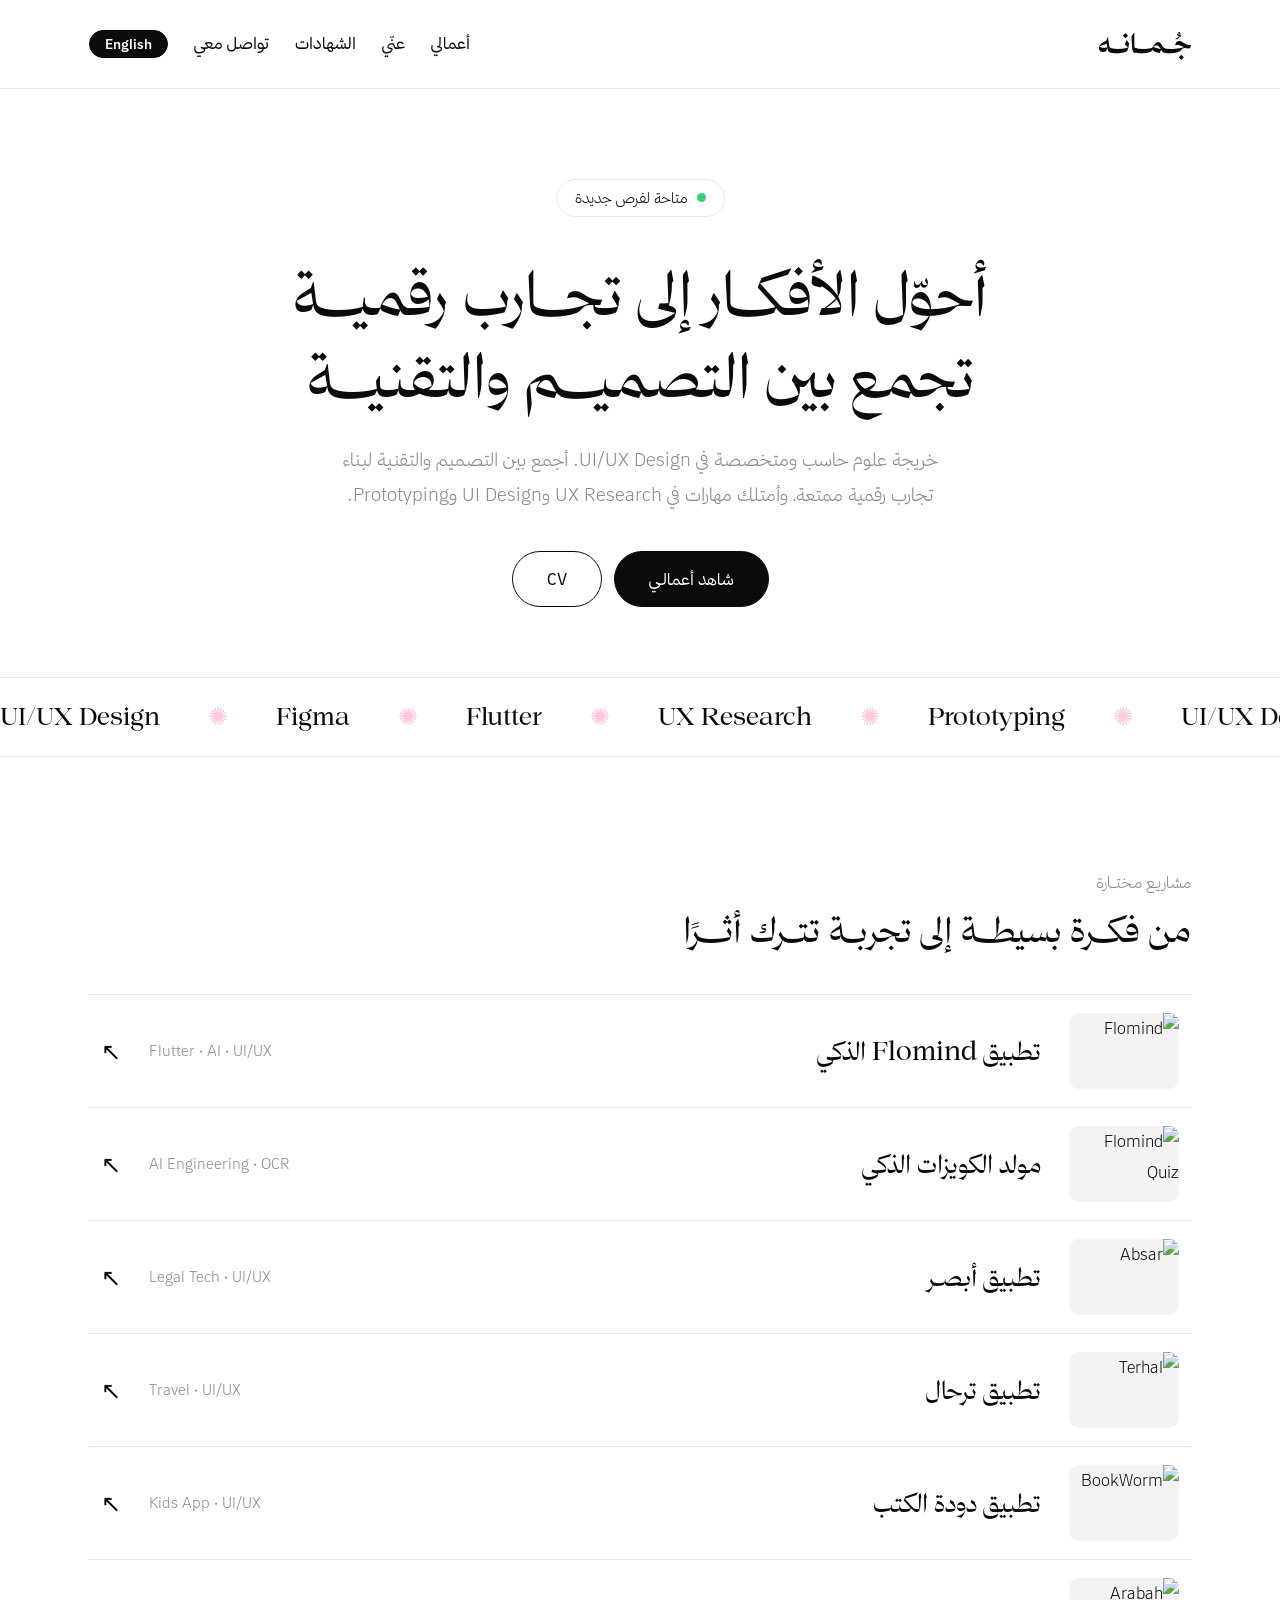
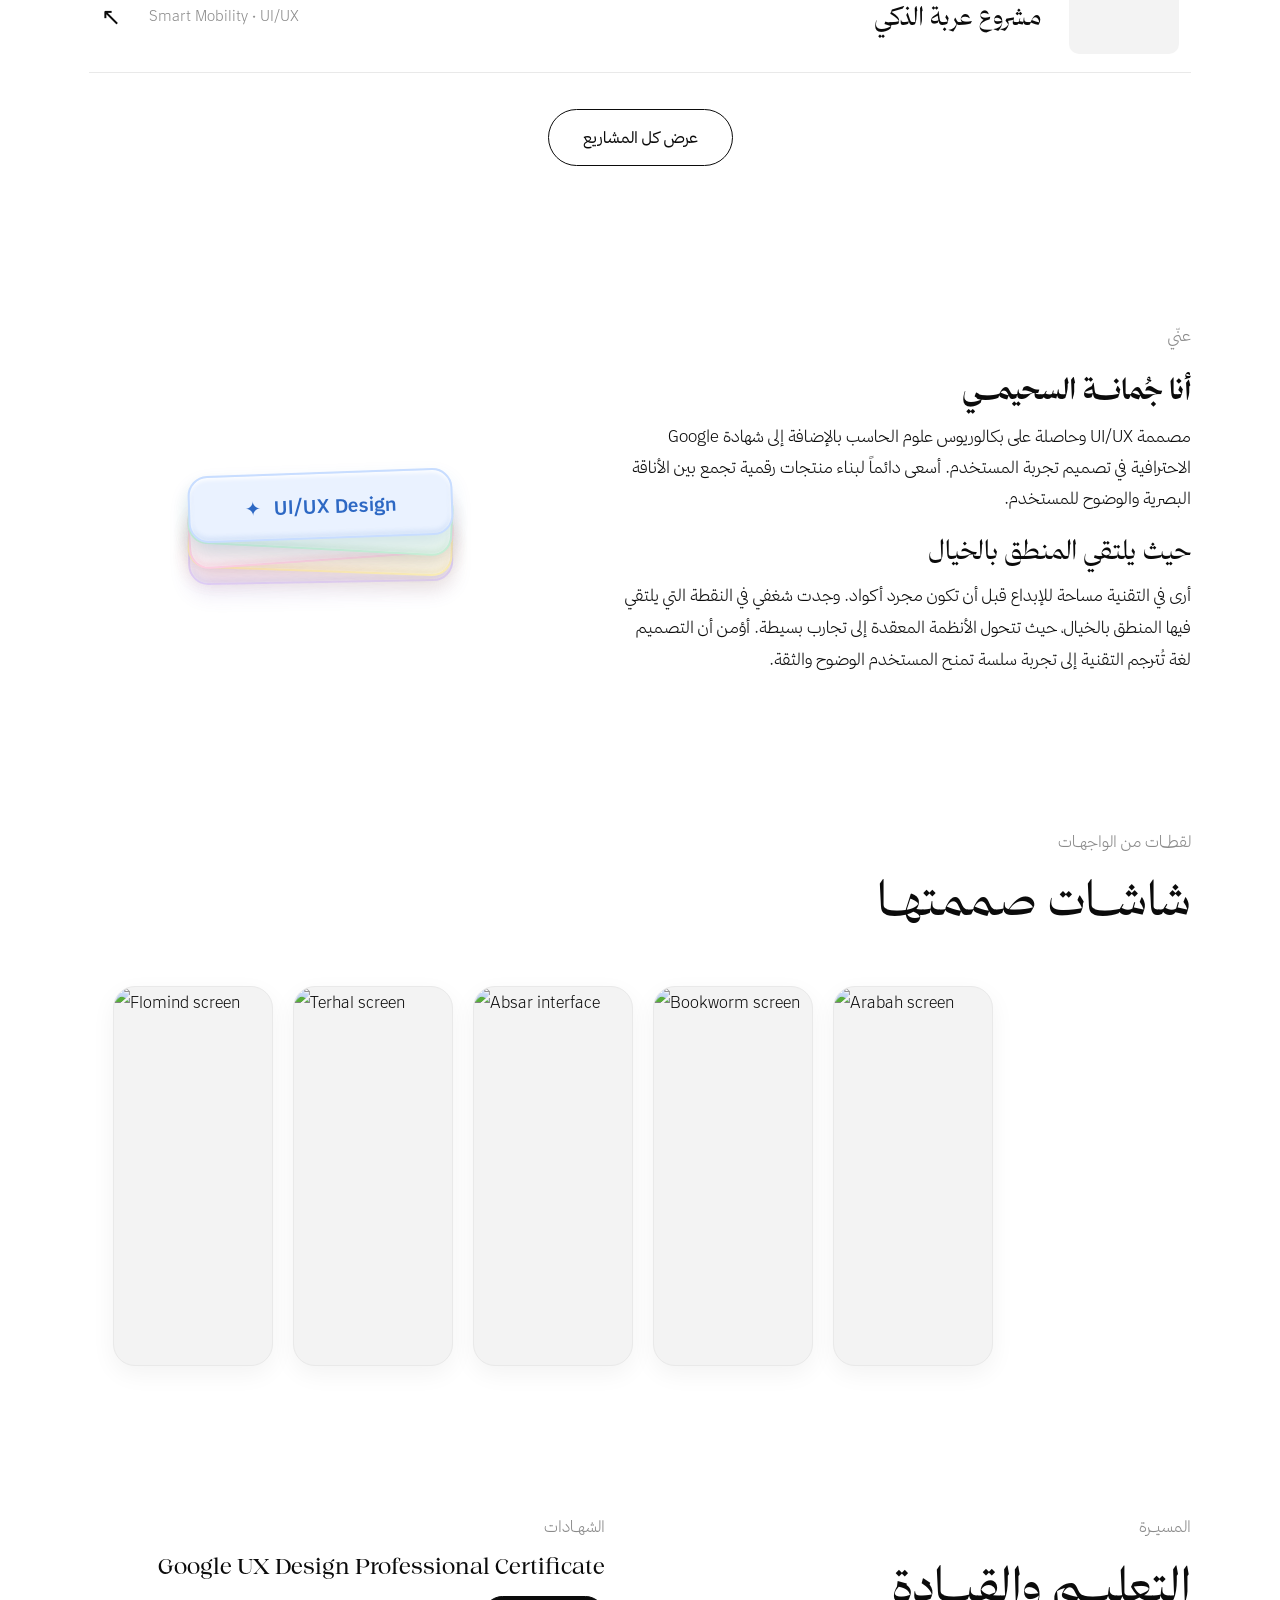
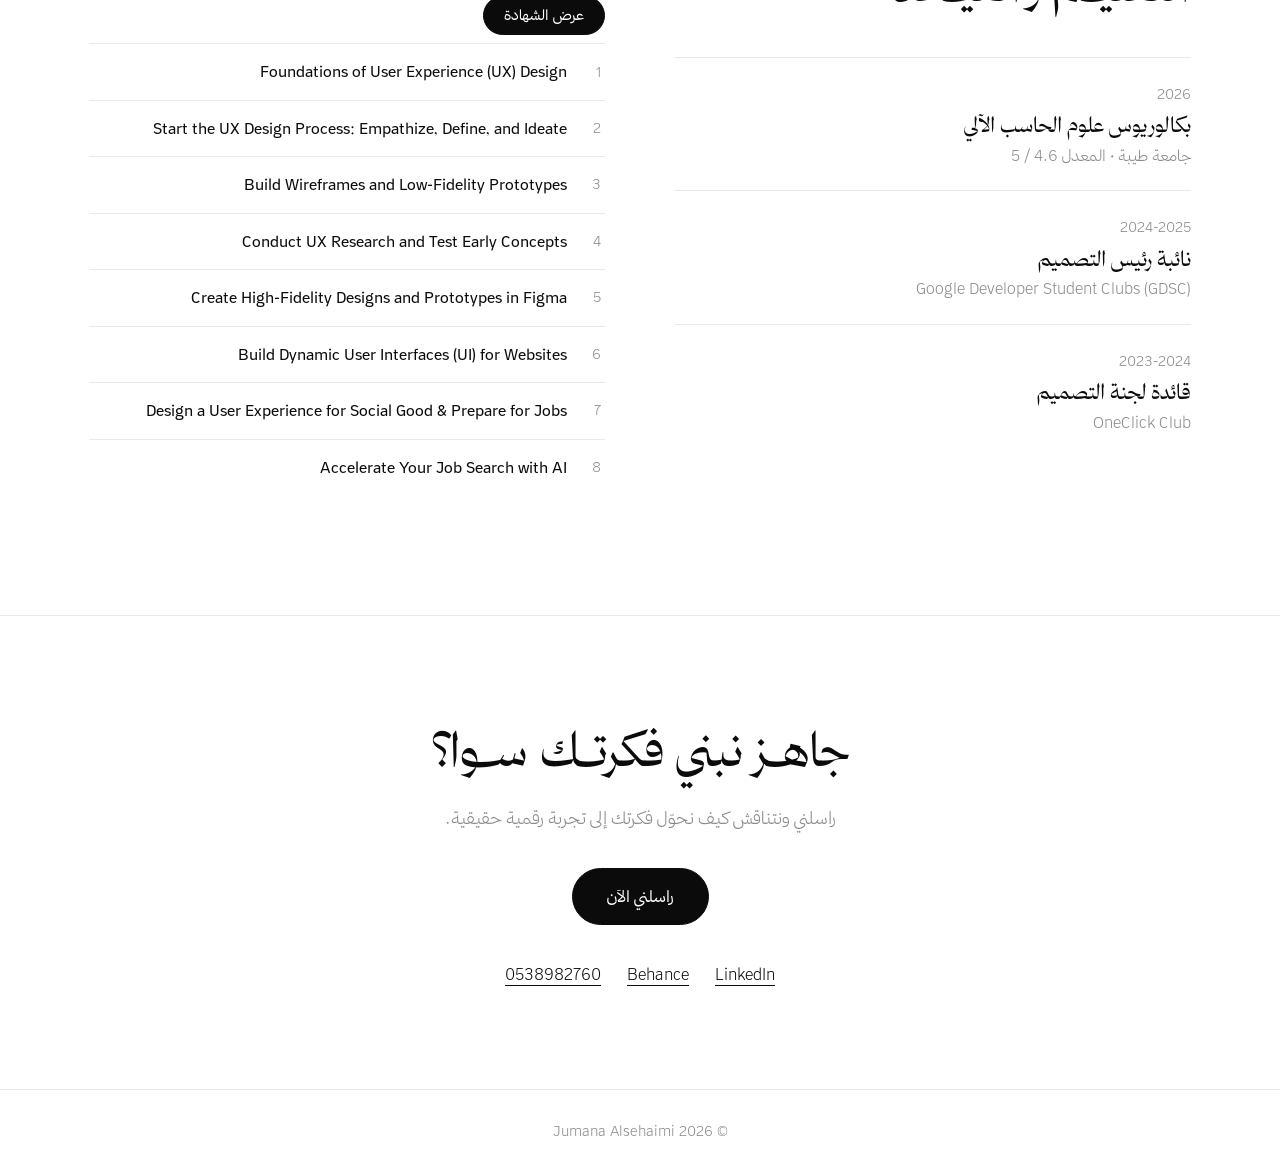
==== index.html @ 842e0852 "Update print statement from 'Hello' to 'Goodbye'" ====
<!DOCTYPE html>
<html lang="ar" dir="rtl">

<head>
    <meta charset="UTF-8">
    <meta name="viewport" content="width=device-width, initial-scale=1.0">
    <title>جمانة محمد | UI/UX Designer</title>

    <!-- التحميل المسبق لخطوط ثمانية فقط لمنع الوميض والخطوط المؤقتة -->
    <link rel="preload" href="font/thmanyahserifdisplay-Regular.otf" as="font" type="font/otf" crossorigin>
    <link rel="preload" href="font/thmanyahserifdisplay-Bold.otf" as="font" type="font/otf" crossorigin>
    <link rel="preload" href="font/thmanyahsans-Regular.otf" as="font" type="font/otf" crossorigin>
    <link rel="preload" href="font/thmanyahsans-Bold.otf" as="font" type="font/otf" crossorigin>

    <style>
        /* ===== خطوط ثمانية فقط ===== */
        @font-face {
            font-family: 'Thmanyah Serif Display';
            src: url('font/thmanyahserifdisplay-Regular.otf') format('opentype');
            font-weight: 400;
            font-display: block;
        }

        @font-face {
            font-family: 'Thmanyah Serif Display';
            src: url('font/thmanyahserifdisplay-Medium.otf') format('opentype');
            font-weight: 500;
            font-display: block;
        }

        @font-face {
            font-family: 'Thmanyah Serif Display';
            src: url('font/thmanyahserifdisplay-Bold.otf') format('opentype');
            font-weight: 700;
            font-display: block;
        }

        @font-face {
            font-family: 'Thmanyah Sans';
            src: url('font/thmanyahsans-Light.otf') format('opentype');
            font-weight: 300;
            font-display: block;
        }

        @font-face {
            font-family: 'Thmanyah Sans';
            src: url('font/thmanyahsans-Regular.otf') format('opentype');
            font-weight: 400;
            font-display: block;
        }

        @font-face {
            font-family: 'Thmanyah Sans';
            src: url('font/thmanyahsans-Medium.otf') format('opentype');
            font-weight: 500;
            font-display: block;
        }

        @font-face {
            font-family: 'Thmanyah Sans';
            src: url('font/thmanyahsans-Bold.otf') format('opentype');
            font-weight: 700;
            font-display: block;
        }

        /* ===== المتغيرات الأساسية (خطوط ثمانية فقط) ===== */
        :root {
            --bg-main: #fff;
            --ink: #0b0b0b;
            --muted: #8a8a8a;
            --line: #e9e9e9;
            --pink: #FFC8DD;
            --green: #3CCB7F;
            --font-display: 'Thmanyah Serif Display';
            --font-heading: 'Thmanyah Serif Display';
            --font-body: 'Thmanyah Sans';
            --header-text: #0b0b0b;
            --pastel-pink: #FFC8DD;
            --arabah-main: #D4A373;
            --arabah-dark: #8D5B2F;
        }

        * {
            margin: 0;
            padding: 0;
            box-sizing: border-box;
            font-family: inherit;
        }

        html {
            scroll-behavior: smooth;
        }

        body {
            background: var(--bg-main);
            color: var(--ink);
            font-family: var(--font-body) !important;
            font-weight: 300;
            line-height: 1.9;
            overflow-x: hidden;
        }

        a {
            color: inherit;
        }

        :focus-visible {
            outline: 3px solid var(--ink);
            outline-offset: 3px;
        }

        /* حصر العناوين بخط ثمانية سيريف ديسبلاي */
        .logo,
        .hero h1,
        .h2,
        .work .h2,
        .row h3,
        .about-title,
        .about-heading,
        .item h4,
        .cert-top h4,
        .cta h2,
        .marquee-track,
        .project-header h1,
        .content-area h2,
        .page-title {
            font-family: var(--font-heading) !important;
        }

        /* ===== الهيدر ===== */
        header {
            position: sticky;
            top: 0;
            z-index: 50;
            background: rgba(255, 255, 255, 0.92);
            backdrop-filter: blur(10px);
            -webkit-backdrop-filter: blur(10px);
            border-bottom: 1px solid var(--line);
        }

        .header-inner {
            max-width: 1150px;
            margin: 0 auto;
            padding: 18px 24px;
            display: flex;
            justify-content: space-between;
            align-items: center;
            gap: 20px;
        }

        .logo {
            font-size: 1.7rem;
            font-weight: 700;
            color: var(--ink);
        }

        nav {
            display: flex;
            align-items: center;
            gap: 26px;
        }

        nav a {
            text-decoration: none;
            font-family: var(--font-body) !important;
            font-weight: 400;
            font-size: 1.02rem;
        }

        nav a:hover,
        nav a.active {
            text-decoration: underline;
            text-underline-offset: 6px;
        }

        #lang-btn {
            font-family: var(--font-body) !important;
            font-size: 0.84rem;
            font-weight: 500;
            background: var(--ink);
            color: #fff;
            border: 1px solid var(--ink);
            border-radius: 30px;
            padding: 5px 15px;
            cursor: pointer;
            transition: all 0.2s ease;
        }

        #lang-btn:hover {
            background: #333;
        }

        /* ===== الحاوية والعناوين ===== */
        .container {
            max-width: 1150px;
            margin: 0 auto;
            padding: 0 24px;
        }

        section {
            scroll-margin-top: 80px;
        }

        .kicker {
            color: var(--muted);
            font-size: 1rem;
            margin-bottom: 8px;
            font-family: var(--font-body) !important;
        }

        .h2 {
            font-weight: 400;
            font-size: clamp(1.9rem, 4.2vw, 3rem);
            line-height: 1.4;
            margin-bottom: 40px;
        }

        .work .h2 {
            font-size: clamp(1.5rem, 3vw, 2.2rem);
        }

        /* ===== Hero ===== */
        .hero {
            text-align: center;
            padding: 90px 0 70px;
            animation: rise 0.9s ease-out both;
        }

        .chip {
            display: inline-flex;
            align-items: center;
            gap: 10px;
            border: 1px solid var(--line);
            border-radius: 40px;
            padding: 4px 18px;
            font-size: 0.92rem;
            margin-bottom: 34px;
            font-family: var(--font-body) !important;
        }

        .chip::before {
            content: "";
            width: 9px;
            height: 9px;
            border-radius: 50%;
            background: var(--green);
        }

        .hero h1 {
            font-weight: 400;
            font-size: clamp(2rem, 5vw, 3.8rem);
            line-height: 1.35;
            max-width: 980px;
            margin: 0 auto 28px;
        }

        .hero p {
            max-width: 640px;
            margin: 0 auto 38px;
            color: var(--muted);
            font-size: 1.15rem;
            font-family: var(--font-body) !important;
        }

        .btn-row {
            display: flex;
            gap: 12px;
            justify-content: center;
            flex-wrap: wrap;
        }

        .btn {
            display: inline-block;
            text-decoration: none;
            font-family: var(--font-body) !important;
            font-size: 1rem;
            font-weight: 400;
            padding: 12px 34px;
            border-radius: 40px;
            border: 1.5px solid var(--ink);
            cursor: pointer;
            transition: background 0.2s, color 0.2s;
        }

        .btn-dark {
            background: var(--ink);
            color: #fff;
        }

        .btn-dark:hover {
            background: var(--pink);
            color: var(--ink);
            border-color: var(--pink);
        }

        .btn-line {
            background: transparent;
        }

        .btn-line:hover {
            background: var(--ink);
            color: #fff;
        }

        /* ===== Marquee ===== */
        .marquee {
            border-block: 1px solid var(--line);
            overflow: hidden;
            padding: 16px 0;
            margin-bottom: 110px;
            direction: ltr;
        }

        .marquee-track {
            display: flex;
            gap: 48px;
            width: max-content;
            animation: slide 28s linear infinite;
            font-size: 1.5rem;
            white-space: nowrap;
        }

        .marquee-track span::after {
            content: "✺";
            margin-inline-start: 48px;
            color: var(--pink);
        }

        @keyframes slide {
            to {
                transform: translateX(-50%);
            }
        }

        /* ===== Work ===== */
        .work {
            margin-bottom: 120px;
        }

        .row {
            display: grid;
            grid-template-columns: 110px 1fr auto auto;
            align-items: center;
            gap: 28px;
            padding: 18px 12px;
            border-top: 1px solid var(--line);
            text-decoration: none;
            transition: background 0.25s;
        }

        .row:last-of-type {
            border-bottom: 1px solid var(--line);
        }

        .row:hover {
            background: var(--pink);
        }

        .row img {
            width: 110px;
            height: 76px;
            object-fit: cover;
            border-radius: 10px;
            background: #f3f3f3;
            display: block;
        }

        .row h3 {
            font-weight: 400;
            font-size: 1.6rem;
            line-height: 1.4;
        }

        .row small {
            color: var(--muted);
            font-size: 0.92rem;
            font-family: var(--font-body) !important;
        }

        .row:hover small {
            color: var(--ink);
        }

        .row .go {
            font-size: 1.5rem;
        }

        .more {
            text-align: center;
            margin-top: 36px;
        }

        /* ===== About ===== */
        .about {
            display: grid;
            grid-template-columns: 1.25fr 1fr;
            gap: 60px;
            margin-bottom: 100px;
            align-items: center;
        }

        .about-title {
            font-weight: 700;
            font-size: clamp(1.4rem, 2.3vw, 1.8rem);
            line-height: 1.35;
            color: var(--ink);
            margin-bottom: 12px;
        }

        .about-intro {
            font-family: var(--font-body) !important;
            font-size: 1.08rem;
            font-weight: 300;
            line-height: 1.85;
            margin-bottom: 22px;
            color: var(--ink);
        }

        .about-heading {
            font-weight: 400;
            font-size: clamp(1.35rem, 2.1vw, 1.7rem);
            line-height: 1.35;
            color: var(--ink);
            margin-bottom: 12px;
        }

        .about p {
            font-family: var(--font-body) !important;
            font-size: 1.05rem;
            margin-bottom: 18px;
            max-width: 58ch;
        }

        /* ===== Badges ===== */
        .skills-stack-wrapper {
            display: flex;
            justify-content: center;
            align-items: center;
            padding: 30px 0;
            perspective: 1200px;
        }

        .skills-stack {
            position: relative;
            width: 290px;
            height: 380px;
            display: flex;
            justify-content: center;
            align-items: center;
            cursor: pointer;
            -webkit-tap-highlight-color: transparent;
        }

        .badge {
            position: absolute;
            width: 265px;
            padding: 13px 20px;
            border-radius: 20px;
            display: flex;
            align-items: center;
            justify-content: center;
            gap: 12px;
            font-family: var(--font-body) !important;
            font-size: 1.22rem;
            font-weight: 500;
            user-select: none;
            direction: ltr;
            z-index: calc(10 - var(--i));
            transform: translateY(calc(var(--i) * 11px)) rotate(var(--rot-idle));
            transition: transform 0.5s cubic-bezier(0.34, 1.56, 0.64, 1), box-shadow 0.4s ease;
        }

        .skills-stack:hover .badge,
        .skills-stack.is-open .badge {
            transform: translateY(calc((var(--i) - 2) * 62px)) rotate(var(--rot-open)) scale(1.02);
        }

        .skills-stack .badge:hover,
        .skills-stack.is-open .badge:active {
            transform: translateY(calc((var(--i) - 2) * 62px)) rotate(0deg) scale(1.06) !important;
            z-index: 25 !important;
        }

        .badge-blue {
            background: #EAF2FF;
            color: #2D68C4;
            border: 2px solid #C8DDFF;
            box-shadow: 0 10px 20px rgba(45, 104, 196, 0.12), inset 0 2px 4px #ffffff, inset 0 -3px 5px rgba(45, 104, 196, 0.12);
        }

        .badge-green {
            background: #ECF8EE;
            color: #2E8B57;
            border: 2px solid #C9F0D6;
            box-shadow: 0 10px 20px rgba(46, 139, 87, 0.12), inset 0 2px 4px #ffffff, inset 0 -3px 5px rgba(46, 139, 87, 0.12);
        }

        .badge-pink {
            background: #FFF0F4;
            color: #C94277;
            border: 2px solid #FFD0E2;
            box-shadow: 0 10px 20px rgba(201, 66, 119, 0.12), inset 0 2px 4px #ffffff, inset 0 -3px 5px rgba(201, 66, 119, 0.12);
        }

        .badge-yellow {
            background: #FEF9E7;
            color: #B58500;
            border: 2px solid #FDF0B8;
            box-shadow: 0 10px 20px rgba(181, 133, 0, 0.12), inset 0 2px 4px #ffffff, inset 0 -3px 5px rgba(181, 133, 0, 0.12);
        }

        .badge-purple {
            background: #F3EDFF;
            color: #6C4AB6;
            border: 2px solid #E0D3FF;
            box-shadow: 0 10px 20px rgba(108, 74, 182, 0.12), inset 0 2px 4px #ffffff, inset 0 -3px 5px rgba(108, 74, 182, 0.12);
        }

        /* ===== Screens (تمرير يدوي) ===== */
        .screens {
            margin-bottom: 120px;
        }

        .screens-viewport {
            overflow-x: auto;
            overflow-y: hidden;
            direction: ltr;
            padding: 15px 0 25px;
            -webkit-overflow-scrolling: touch;
            scroll-snap-type: x proximity;
            scrollbar-width: thin;
        }

        .screens-viewport::-webkit-scrollbar {
            height: 6px;
        }

        .screens-viewport::-webkit-scrollbar-thumb {
            background: #d8d8d8;
            border-radius: 10px;
        }

        .screens-track {
            display: flex;
            width: max-content;
            gap: 20px;
            padding: 0 24px;
        }

        .screens-track img {
            height: 380px;
            width: auto;
            min-width: 160px;
            border-radius: 22px;
            border: 1px solid var(--line);
            display: block;
            background: #f3f3f3;
            scroll-snap-align: center;
            flex-shrink: 0;
            box-shadow: 0 8px 24px rgba(0, 0, 0, 0.05);
            user-select: none;
        }

        /* ===== Resume ===== */
        .resume {
            display: grid;
            grid-template-columns: 1fr 1fr;
            gap: 70px;
            margin-bottom: 120px;
        }

        .item {
            padding: 20px 0;
            border-top: 1px solid var(--line);
        }

        .item time {
            color: var(--muted);
            font-size: 0.9rem;
            font-family: var(--font-body) !important;
        }

        .item h4 {
            font-weight: 400;
            font-size: 1.35rem;
            line-height: 1.5;
        }

        .item p {
            color: var(--muted);
            font-size: 0.98rem;
            font-family: var(--font-body) !important;
        }

        .cert-top {
            display: flex;
            justify-content: space-between;
            align-items: center;
            gap: 14px;
            flex-wrap: wrap;
            margin-bottom: 8px;
        }

        .cert-top h4 {
            font-weight: 400;
            font-size: 1.35rem;
            line-height: 1.5;
            direction: ltr;
        }

        .cert-top .btn {
            padding: 5px 20px;
            font-size: 0.9rem;
        }

        .cert-list {
            list-style: none;
            counter-reset: c;
        }

        .cert {
            display: flex;
            gap: 14px;
            align-items: center;
            padding: 13px 4px;
            border-top: 1px solid var(--line);
            text-decoration: none;
            counter-increment: c;
            font-family: var(--font-body) !important;
        }

        .cert::before {
            content: counter(c);
            color: var(--muted);
            font-size: 0.9rem;
            min-width: 20px;
        }

        .cert span {
            flex: 1;
            direction: ltr;
            text-align: right;
            font-weight: 400;
            font-size: 0.97rem;
        }

        html[lang="en"] .cert span {
            text-align: left;
        }

        a.cert:hover {
            background: var(--pink);
        }

        /* ===== CTA ===== */
        .cta {
            text-align: center;
            padding: 100px 0;
            border-top: 1px solid var(--line);
        }

        .cta h2 {
            font-weight: 400;
            font-size: clamp(1.8rem, 4vw, 3rem);
            line-height: 1.35;
            margin-bottom: 20px;
        }

        .cta p {
            color: var(--muted);
            max-width: 520px;
            margin: 0 auto 34px;
            font-size: 1.1rem;
            font-family: var(--font-body) !important;
        }

        .socials {
            display: flex;
            justify-content: center;
            gap: 26px;
            flex-wrap: wrap;
            margin-top: 34px;
        }

        .socials a {
            text-underline-offset: 5px;
            font-family: var(--font-body) !important;
        }

        footer {
            text-align: center;
            padding: 28px;
            color: var(--muted);
            font-size: 0.9rem;
            border-top: 1px solid var(--line);
            font-family: var(--font-body) !important;
        }

        @keyframes rise {
            from {
                opacity: 0;
                transform: translateY(18px);
            }
            to {
                opacity: 1;
                transform: none;
            }
        }

        /* ===== الجوال (Responsive) ===== */
        @media (max-width: 860px) {
            .header-inner {
                padding: 14px 18px;
                flex-direction: row;
                justify-content: space-between;
                align-items: center;
            }

            .logo {
                font-size: 1.45rem;
            }

            nav {
                display: flex;
                align-items: center;
                gap: 14px;
            }

            nav a[href="#about"],
            nav a[href="#certs"],
            nav a[href="#contact"] {
                display: none;
            }

            nav a[href="#work"] {
                font-size: 0.95rem;
                font-weight: 500;
            }

            #lang-btn {
                padding: 4px 12px;
                font-size: 0.78rem;
            }

            .hero {
                padding: 50px 0 40px;
            }

            .hero h1 {
                font-size: 1.85rem;
                line-height: 1.45;
            }

            .hero p {
                font-size: 1rem;
                padding: 0 10px;
            }

            .work {
                margin-bottom: 75px;
            }

            .row {
                grid-template-columns: 75px 1fr auto;
                gap: 14px;
                padding: 14px 6px;
            }

            .row img {
                width: 75px;
                height: 55px;
            }

            .row small {
                display: none;
            }

            .row h3 {
                font-size: 1.15rem;
            }

            .about {
                grid-template-columns: 1fr;
                gap: 40px;
                margin-bottom: 70px;
            }

            .about-title {
                font-size: 1.5rem !important;
            }

            .about-heading {
                font-size: 1.35rem !important;
            }

            .about-intro, .about p {
                font-size: 1rem !important;
                line-height: 1.8;
            }

            .skills-stack-wrapper {
                padding: 20px 0 40px;
            }

            .skills-stack {
                width: 250px;
                height: 330px;
            }

            .badge {
                width: 240px;
                padding: 11px 16px;
                font-size: 1.05rem;
            }

            .skills-stack:hover .badge,
            .skills-stack.is-open .badge {
                transform: translateY(calc((var(--i) - 2) * 52px)) rotate(var(--rot-open)) scale(1);
            }

            .screens {
                margin-bottom: 75px;
            }

            .screens-track {
                padding: 0 16px;
                gap: 14px;
            }

            .screens-track img {
                height: 270px;
                min-width: 135px;
                border-radius: 16px;
            }

            .resume {
                grid-template-columns: 1fr;
                gap: 45px;
                margin-bottom: 80px;
            }
        }
    </style>
</head>

<body>

    <header>
        <div class="header-inner">
            <div class="logo">جُــمــانــه</div>
            <nav>
                <a href="#work" data-en="Work" data-ar="أعمالي">أعمالي</a>
                <a href="#about" data-en="About" data-ar="عنّي">عنّي</a>
                <a href="#certs" data-en="Certificates" data-ar="الشهادات">الشهادات</a>
                <a href="#contact" data-en="Contact" data-ar="تواصل معي">تواصل معي</a>
                <button id="lang-btn">English</button>
            </nav>
        </div>
    </header>

    <main class="container">

        <section class="hero">
            <span class="chip" data-en="Open to new opportunities" data-ar="متاحة لفرص جديدة">متاحة لفرص جديدة</span>
            <h1 data-en="I turn ideas into digital experiences that blend design and technology"
                data-ar="أحـوّل الأفكار إلى تجـارب رقميـة<br>تجمـع بين التصميـم والتقنيـة">أحـوّل الأفكــار إلى تجـــارب
                رقميـــة<br>تجمـع بين التصميـــم والتقنيـــة</h1>
            <p data-en="Computer Science graduate specialized in UI/UX Design. I build enjoyable digital experiences with skills in UX Research, UI Design, and Prototyping."
                data-ar="خريجة علوم حاسب ومتخصصة في UI/UX Design. أجمع بين التصميم والتقنية لبناء تجارب رقمية ممتعة، وأمتلك مهارات في UX Research وUI Design وPrototyping.">
                خريجة علوم حاسب ومتخصصة في UI/UX Design. أجمع بين التصميم والتقنية لبناء تجارب رقمية ممتعة، وأمتلك
                مهارات في UX Research وUI Design وPrototyping.</p>
            <div class="btn-row">
                <a href="#work" class="btn btn-dark" data-en="See my work" data-ar="شاهد أعمالـي">شاهد أعمالـي</a>
                <a href="https://ijn12hoh65.ufs.sh/f/gCdr8Ko1IyUJRSTvdZud4eFYgC6jSMPxWAn5s0XJpu92cRbh"
                    class="btn btn-line">CV</a>
            </div>
        </section>
    </main>

    <div class="marquee" aria-hidden="true">
        <div class="marquee-track">
            <span>UI/UX Design</span><span>Figma</span><span>Flutter</span><span>UX Research</span><span>Prototyping</span>
            <span>UI/UX Design</span><span>Figma</span><span>Flutter</span><span>UX Research</span><span>Prototyping</span>
        </div>
    </div>

    <main class="container">

        <section id="work" class="work">
            <p class="kicker" data-en="Selected projects" data-ar="مشاريع مختارة">مشاريــع مختــارة</p>
            <h2 class="h2" data-en="From a simple idea to an experience that makes a lasting impact."
                data-ar="من فكــرة بسيطــة إلى تجربــة تتــرك أثــــرًا">من فكــرة بسيطــة إلى تجربــة تتــرك أثــــرًا
            </h2>

            <a class="row" href="flomind.html">
                <img src="https://ijn12hoh65.ufs.sh/f/gCdr8Ko1IyUJamw8M4kXPIJ5uHrcU0ZMVSRbsBytFgwYviTq" alt="Flomind">
                <h3 data-en="Flomind Study App" data-ar="تطبيق Flomind الذكي">تطبيق Flomind الذكي</h3>
                <small>Flutter • AI • UI/UX</small><span class="go">↖</span>
            </a>
            <a class="row" href="https://flomind-quiz.streamlit.app/" target="_blank">
                <img src="https://ijn12hoh65.ufs.sh/f/gCdr8Ko1IyUJdYkK1OwPMjkAqm7hwgy0GbeuiID3oBStCnR2"
                    alt="Flomind Quiz">
                <h3 data-en="Flomind Quiz Maker" data-ar="مولد الكويزات الذكي">مولد الكويزات الذكي</h3>
                <small>AI Engineering • OCR</small><span class="go">↖</span>
            </a>
            <a class="row" href="abser.html">
                <img src="https://ijn12hoh65.ufs.sh/f/gCdr8Ko1IyUJcSeriuCndRt2aZoIPNXw9hxDJrUSsy48BQ5q" alt="Absar">
                <h3 data-en="Absar App" data-ar="تطبيق أبـصـر">تطبيق أبـصـر</h3>
                <small>Legal Tech • UI/UX</small><span class="go">↖</span>
            </a>
            <a class="row" href="terhal.html">
                <img src="https://ijn12hoh65.ufs.sh/f/gCdr8Ko1IyUJUEAC6vqxVbyhxDrT2RXQScned17gvt0M6fpI" alt="Terhal">
                <h3 data-en="Terhal App" data-ar="تطبيق ترحال">تطبيق ترحال</h3>
                <small>Travel • UI/UX</small><span class="go">↖</span>
            </a>
            <a class="row" href="bookworm.html">
                <img src="https://ijn12hoh65.ufs.sh/f/gCdr8Ko1IyUJhTcc5TiKJQLPFWj8MIByfbCo4sER1tzZY7k6" alt="BookWorm">
                <h3 data-en="BookWorm App" data-ar="تطبيق دودة الكتب">تطبيق دودة الكتب</h3>
                <small>Kids App • UI/UX</small><span class="go">↖</span>
            </a>
            <a class="row" href="arabah.html">
                <img src="https://ijn12hoh65.ufs.sh/f/gCdr8Ko1IyUJCxS4G4hSKWNBJa6zZ7ms03bUxyjdEVokO2FR" alt="Arabah">
                <h3 data-en="Arabah Smart Cart" data-ar="مشروع عربة الذكي">مشروع عربة الذكي</h3>
                <small>Smart Mobility • UI/UX</small><span class="go">↖</span>
            </a>

            <div class="more"><a href="projects.html" class="btn btn-line" data-en="View all projects"
                    data-ar="عرض كل المشاريع">عرض كل المشاريع</a></div>
        </section>

        <section id="about" class="about">
            <div>
                <p class="kicker" data-en="About me" data-ar="عنّي">عنّي</p>

                <h2 class="about-title" data-en="I'm Jumana Alsehaimi" data-ar="أنا جُمانـــة السحيمـــي">أنا جُمانـــة السحيمـــي</h2>

                <p class="about-intro" 
                   data-en="UI/UX Designer with a B.Sc. in Computer Science and a Google UX Design Professional Certificate. I strive to create digital products that blend aesthetic clarity with effortless usability."
                   data-ar="مصممة UI/UX وحاصلة على بكالوريوس علوم الحاسب بالإضافة إلى شهادة Google الاحترافية في تصميم تجربة المستخدم. أسعى دائماً لبناء منتجات رقمية تجمع بين الأناقة البصرية والوضوح للمستخدم.">
                   مصممة UI/UX وحاصلة على بكالوريوس علوم الحاسب بالإضافة إلى شهادة Google الاحترافية في تصميم تجربة المستخدم. أسعى دائماً لبناء منتجات رقمية تجمع بين الأناقة البصرية والوضوح للمستخدم.
                </p>

                <h3 class="about-heading" data-en="Where logic meets imagination" data-ar="حيث يلتقي المنطق بالخيال">حيث يلتقي المنطق بالخيال</h3>

                <p data-en="I see technology as a space for creativity before it is code. I believe design is a language that translates technology into a smooth experience that gives users clarity and confidence."
                   data-ar="أرى في التقنية مساحة للإبداع قبل أن تكون مجرد أكواد. وجدت شغفي في النقطة التي يلتقي فيها المنطق بالخيال، حيث تتحول الأنظمة المعقدة إلى تجارب بسيطة. أؤمن أن التصميم لغة تُترجم التقنية إلى تجربة سلسة تمنح المستخدم الوضوح والثقة.">
                   أرى في التقنية مساحة للإبداع قبل أن تكون مجرد أكواد. وجدت شغفي في النقطة التي يلتقي فيها المنطق بالخيال، حيث تتحول الأنظمة المعقدة إلى تجارب بسيطة. أؤمن أن التصميم لغة تُترجم التقنية إلى تجربة سلسة تمنح المستخدم الوضوح والثقة.
                </p>
            </div>

            <div class="skills-stack-wrapper">
                <div class="skills-stack">
                    <div class="badge badge-blue" style="--i: 0; --rot-idle: -2deg; --rot-open: -3deg;">
                        <span class="badge-icon">✦</span>
                        <span class="badge-text">UI/UX Design</span>
                    </div>
                    <div class="badge badge-green" style="--i: 1; --rot-idle: 3deg; --rot-open: 4deg;">
                        <span class="badge-icon">🌐</span>
                        <span class="badge-text">Design Systems</span>
                    </div>
                    <div class="badge badge-pink" style="--i: 2; --rot-idle: -4deg; --rot-open: -2deg;">
                        <span class="badge-icon">📱</span>
                        <span class="badge-text">Prototyping</span>
                    </div>
                    <div class="badge badge-yellow" style="--i: 3; --rot-idle: 2deg; --rot-open: 3deg;">
                        <span class="badge-icon">💡</span>
                        <span class="badge-text">UX Research</span>
                    </div>
                    <div class="badge badge-purple" style="--i: 4; --rot-idle: -1deg; --rot-open: -4deg;">
                        <span class="badge-icon">⚡</span>
                        <span class="badge-text">Flutter & Code</span>
                    </div>
                </div>
            </div>
        </section>

        <section id="screens" class="screens">
            <p class="kicker" data-en="Interface snapshots" data-ar="لقطات من الواجهات">لقطــات من الواجهــات</p>
            <h2 class="h2" data-en="Screens I designed" data-ar="شاشات صممتها">شاشــات صممتهــا</h2>
            <div class="screens-viewport">
                <div class="screens-track">
                    <img src="https://ijn12hoh65.ufs.sh/f/gCdr8Ko1IyUJcU3dxgCndRt2aZoIPNXw9hxDJrUSsy48BQ5q" alt="Flomind screen">
                    <img src="https://ijn12hoh65.ufs.sh/f/gCdr8Ko1IyUJLgSvrQ6at9zpB0PjOQoGxDuCkMNZbTsmKwUA" alt="Terhal screen">
                    <img src="https://ijn12hoh65.ufs.sh/f/gCdr8Ko1IyUJQGzfhApdOSxks8IPGu7qtcBp1FMDnCzaRj52" alt="Absar interface">
                    <img src="https://ijn12hoh65.ufs.sh/f/gCdr8Ko1IyUJsWfdxsqMoCXUtIqdO0aNxrlcBuem7kiwKzbZ" alt="Bookworm screen">
                    <img src="https://ijn12hoh65.ufs.sh/f/gCdr8Ko1IyUJJn4JCnCQ3tpY1vTkMhzybRDInaWAeVNgjPSQ" alt="Arabah screen">
                </div>
            </div>
        </section>

        <section id="certs" class="resume">
            <div>
                <p class="kicker" data-en="Journey" data-ar="المسيرة">المسيــرة</p>
                <h2 class="h2" data-en="Education & leadership" data-ar="التعليم والقيادة">التعليــم والقيــادة</h2>
                <div class="item">
                    <time>2026</time>
                    <h4 data-en="B.Sc. in Computer Science" data-ar="بكالوريوس علوم الحاسب الآلي">بكالوريوس علوم الحاسب الآلي</h4>
                    <p data-en="Taibah University • GPA 4.6 / 5" data-ar="جامعة طيبة • المعدل 4.6 / 5">جامعة طيبة • المعدل 4.6 / 5</p>
                </div>
                <div class="item">
                    <time>2024-2025</time>
                    <h4 data-en="Deputy Head of Design" data-ar="نائبة رئيس التصميم">نائبة رئيس التصميم</h4>
                    <p data-en="Google Developer Student Clubs (GDSC)" data-ar="Google Developer Student Clubs (GDSC)">Google Developer Student Clubs (GDSC)</p>
                </div>
                <div class="item">
                    <time>2023-2024</time>
                    <h4 data-en="Design Lead" data-ar="قائدة لجنة التصميم">قائدة لجنة التصميم</h4>
                    <p>OneClick Club</p>
                </div>
            </div>

            <div>
                <p class="kicker" data-en="Certificates" data-ar="الشهــادات">الشهــادات</p>
                <div class="cert-top">
                    <h4>Google UX Design Professional Certificate</h4>
                    <a class="btn btn-dark" target="_blank"
                        href="https://coursera.org/share/601194e25407564edd242785778f82b3" data-en="View certificate"
                        data-ar="عرض الشهادة">عرض الشهادة</a>
                </div>
                <ol class="cert-list">
                    <li><a class="cert" target="_blank"
                            href="https://coursera.org/share/02e5fad5956f5447b0cb3deb641116f1"><span>Foundations of User Experience (UX) Design</span></a></li>
                    <li><a class="cert" target="_blank"
                            href="https://coursera.org/share/3117cd782019602945359d2db06c2786"><span>Start the UX Design Process: Empathize, Define, and Ideate</span></a></li>
                    <li><a class="cert" target="_blank"
                            href="https://coursera.org/share/7c5912b3640bac8275fb4388887123de"><span>Build Wireframes and Low-Fidelity Prototypes</span></a></li>
                    <li><a class="cert" target="_blank"
                            href="https://coursera.org/share/dad52b529d195692b68f64714e123eee"><span>Conduct UX Research and Test Early Concepts</span></a></li>
                    <li><a class="cert" target="_blank"
                            href="https://coursera.org/share/2e115ea545123fd6bf933ce04e95f80f"><span>Create High-Fidelity Designs and Prototypes in Figma</span></a></li>
                    <li><div class="cert"><span>Build Dynamic User Interfaces (UI) for Websites</span></div></li>
                    <li><div class="cert"><span>Design a User Experience for Social Good &amp; Prepare for Jobs</span></div></li>
                    <li><div class="cert"><span>Accelerate Your Job Search with AI</span></div></li>
                </ol>
            </div>
        </section>
    </main>

    <section id="contact" class="cta">
        <div class="container">
            <h2 data-en="Ready to build your idea?" data-ar="جاهز نبني فكرتك سوا؟">جاهــز نبني فكرتــك ســوا؟</h2>
            <p data-en="Send me a message and let's talk about how to turn your idea into a real digital experience."
                data-ar="راسلني ونتناقش كيف نحوّل فكرتك إلى تجربة رقمية حقيقية.">راسلني ونتناقش كيف نحوّل فكرتك إلى تجربة رقمية حقيقية.</p>
            <a href="mailto:jumanamohammed0110@gmail.com" class="btn btn-dark" data-en="Email me"
                data-ar="راسلني الآن">راسلني الآن</a>
            <div class="socials">
                <a href="https://www.linkedin.com/in/jumana-a-607a3b280" target="_blank">LinkedIn</a>
                <a href="https://www.behance.net/jumana_alsehaimi" target="_blank">Behance</a>
                <a href="tel:0538982760">0538982760</a>
            </div>
        </div>
    </section>

    <footer>
        <p>© 2026 Jumana Alsehaimi</p>
    </footer>

    <script>
        // تغيير اللغة
        const langBtn = document.getElementById('lang-btn');
        const html = document.documentElement;

        function setLang(lang) {
            html.setAttribute('lang', lang);
            html.setAttribute('dir', lang === 'ar' ? 'rtl' : 'ltr');
            if (langBtn) langBtn.textContent = lang === 'ar' ? 'English' : 'عربي';
            document.querySelectorAll('[data-en]').forEach(el => {
                const text = el.getAttribute(`data-${lang}`);
                if (text !== null) el.innerHTML = text;
            });
            try { localStorage.setItem('lang', lang); } catch (e) {}
        }

        let saved = null;
        try { saved = localStorage.getItem('lang'); } catch (e) {}
        if (saved === 'en') setLang('en');

        if (langBtn) {
            langBtn.addEventListener('click', () => {
                setLang(html.getAttribute('lang') === 'en' ? 'ar' : 'en');
            });
        }

        // فتح وإغلاق بطاقات المهارات باللمس في الجوال
        const skillsStack = document.querySelector('.skills-stack');
        if (skillsStack) {
            skillsStack.addEventListener('click', () => {
                skillsStack.classList.toggle('is-open');
            });
        }
    </script>
</body>

</html>
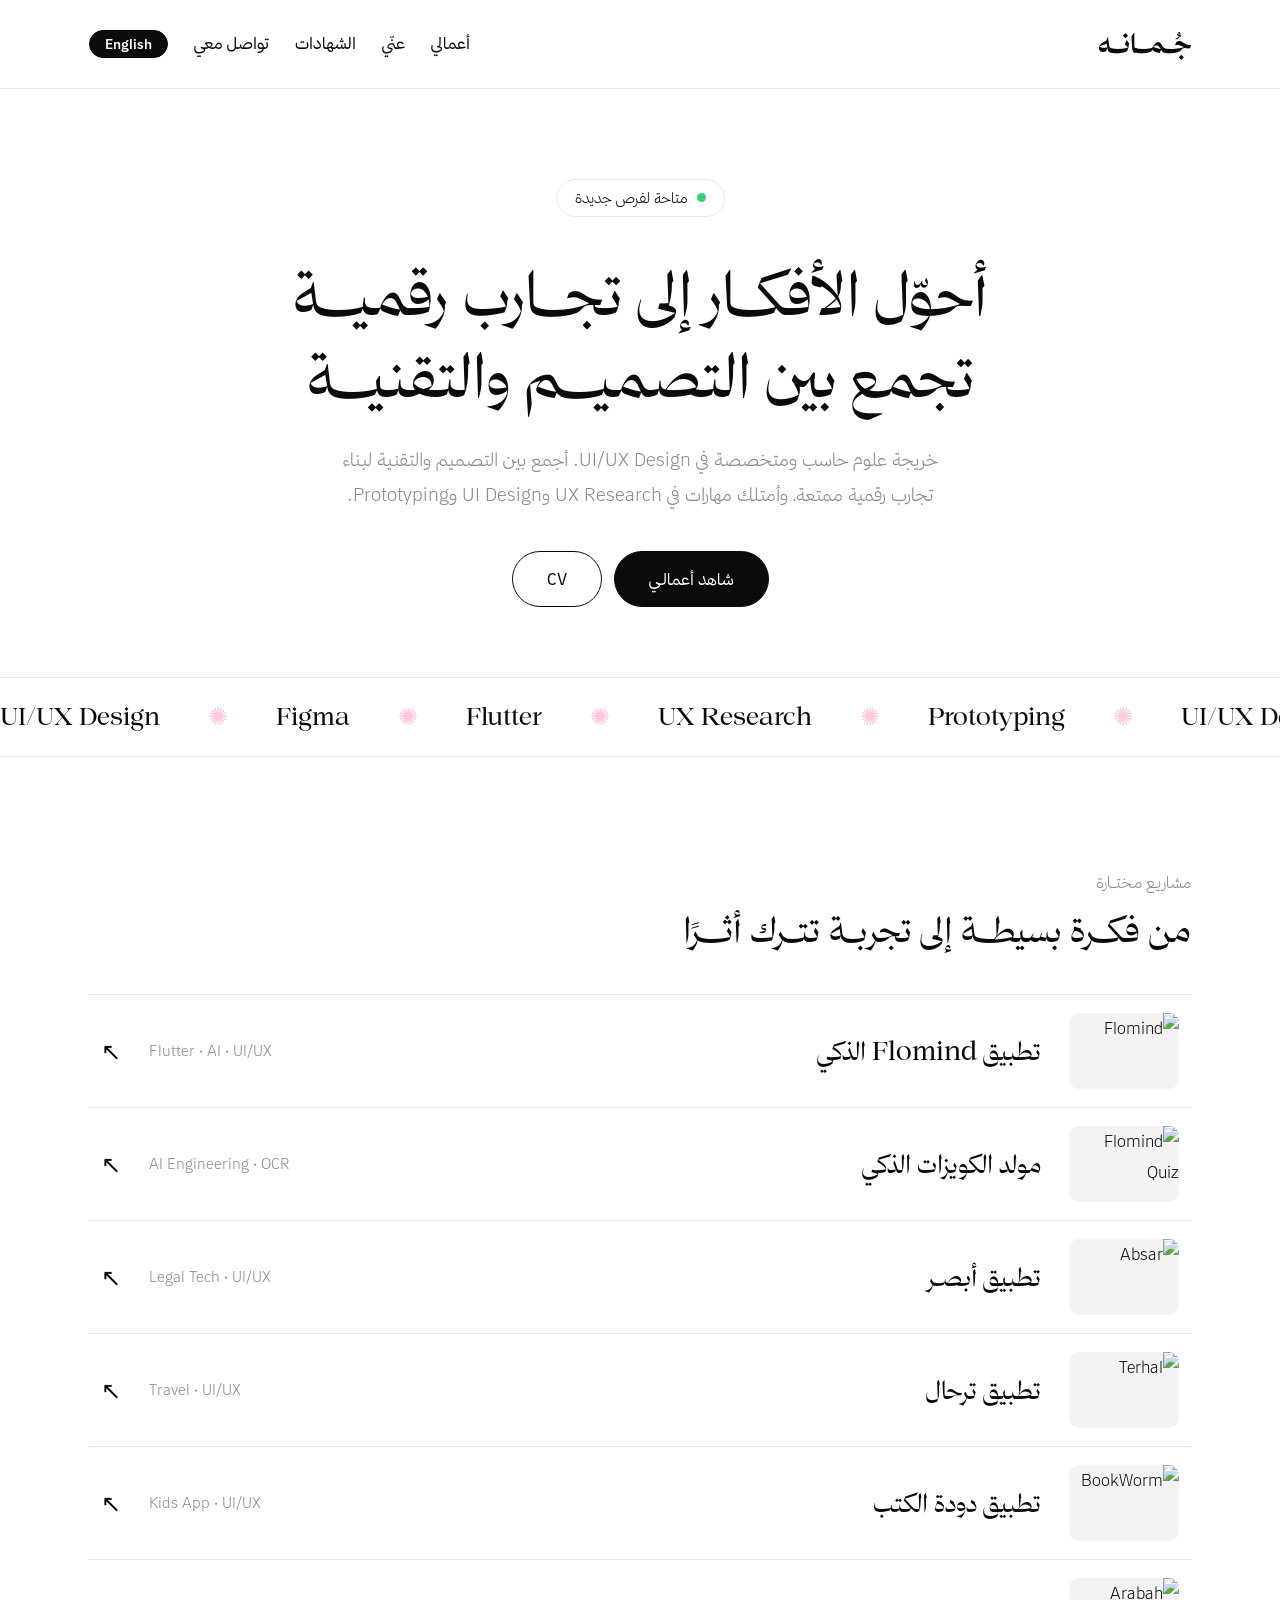
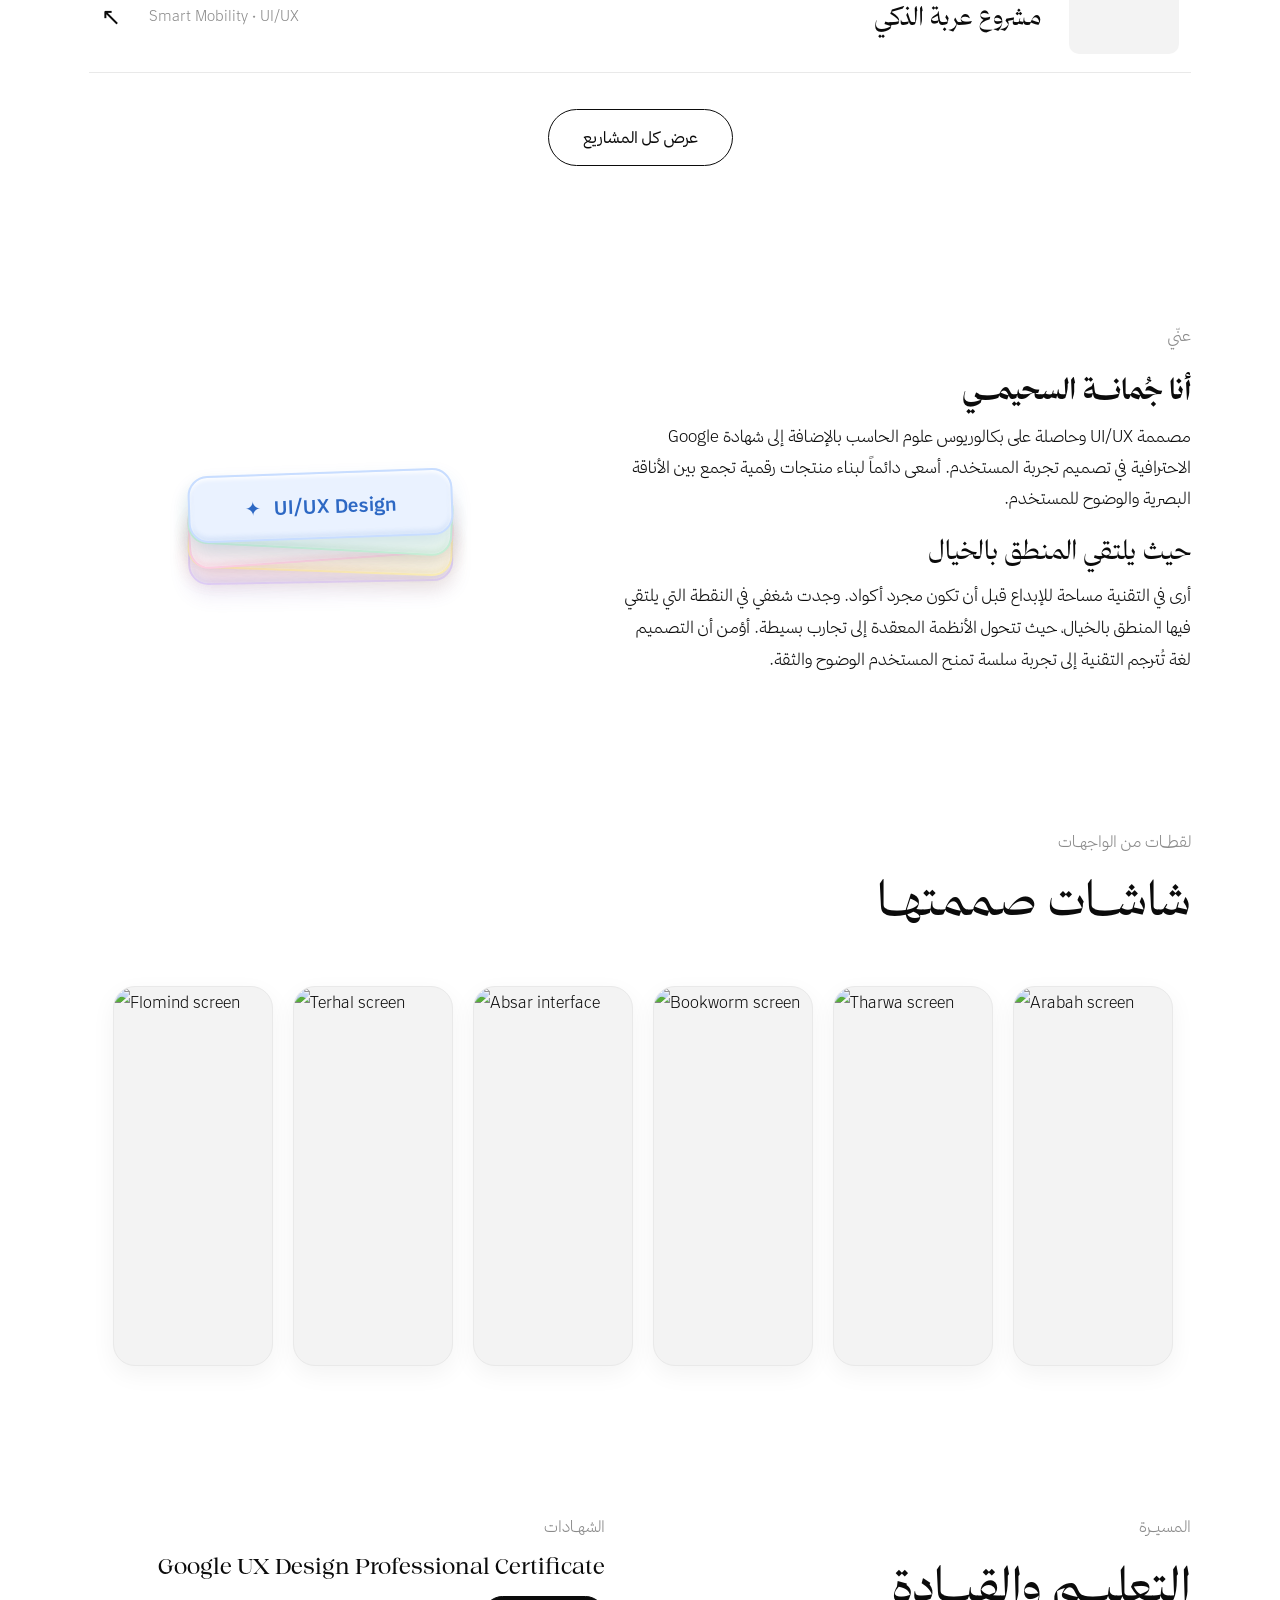
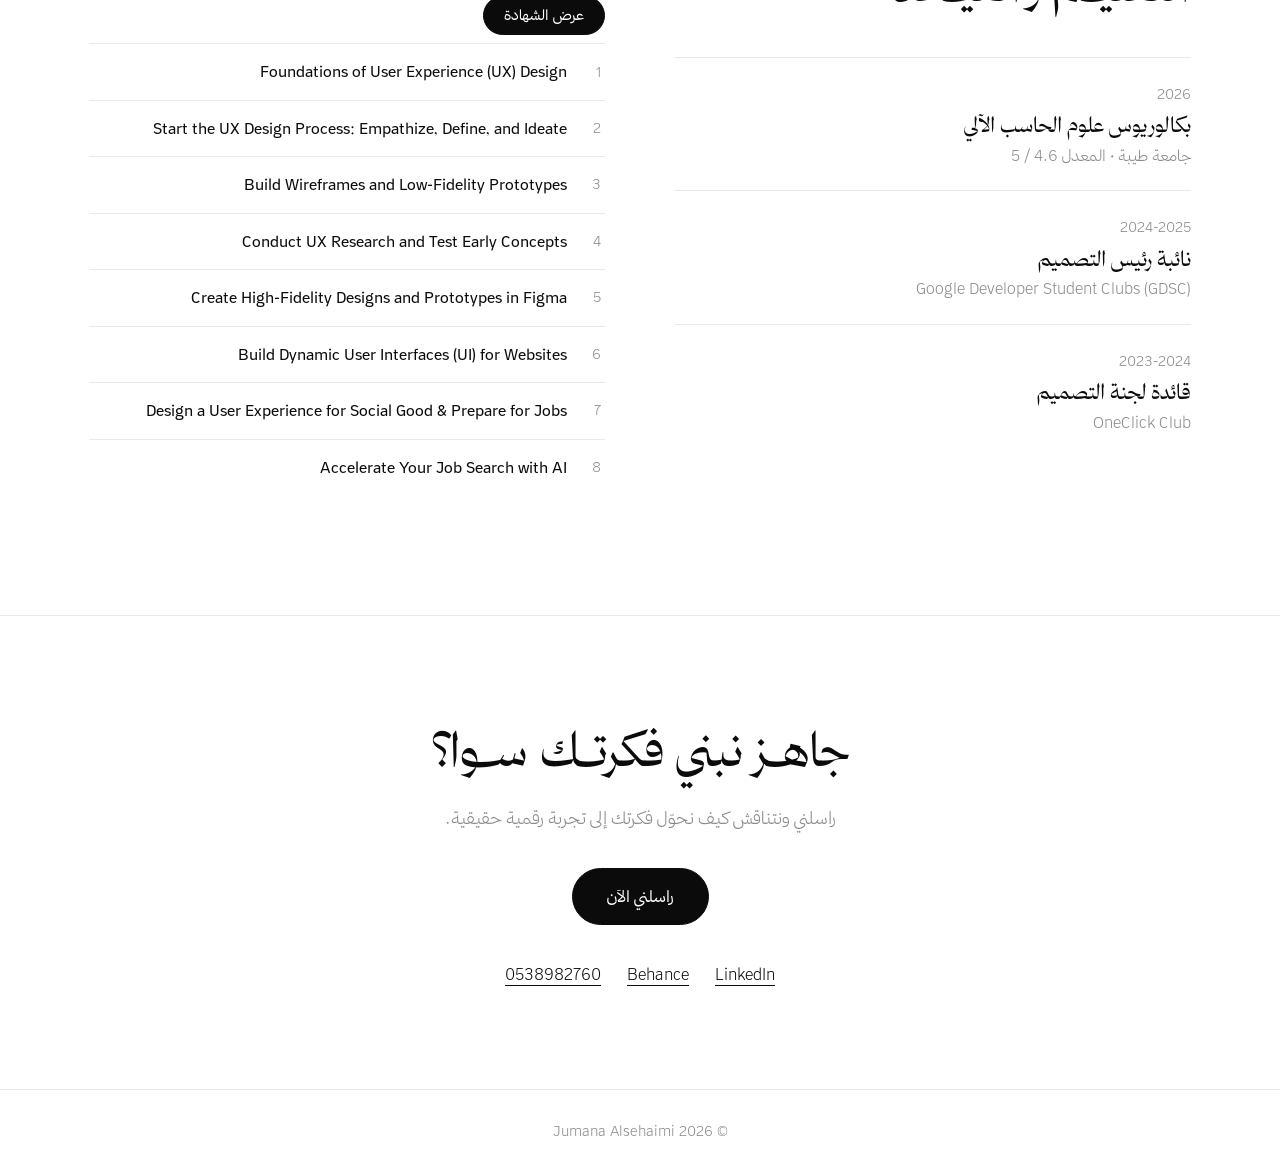
==== commit fc0ba760: "Update print statement from 'Hello' to 'Goodbye'" ====
--- a/index.html
+++ b/index.html
@@ -982,6 +982,7 @@
                     <img src="https://ijn12hoh65.ufs.sh/f/gCdr8Ko1IyUJLgSvrQ6at9zpB0PjOQoGxDuCkMNZbTsmKwUA" alt="Terhal screen">
                     <img src="https://ijn12hoh65.ufs.sh/f/gCdr8Ko1IyUJQGzfhApdOSxks8IPGu7qtcBp1FMDnCzaRj52" alt="Absar interface">
                     <img src="https://ijn12hoh65.ufs.sh/f/gCdr8Ko1IyUJsWfdxsqMoCXUtIqdO0aNxrlcBuem7kiwKzbZ" alt="Bookworm screen">
+                    <img src="https://ijn12hoh65.ufs.sh/f/gCdr8Ko1IyUJq3tKI9zalK9jD6TgHM1vrGxtJcEBizbVhAOw" alt="Tharwa screen">
                     <img src="https://ijn12hoh65.ufs.sh/f/gCdr8Ko1IyUJJn4JCnCQ3tpY1vTkMhzybRDInaWAeVNgjPSQ" alt="Arabah screen">
                 </div>
             </div>
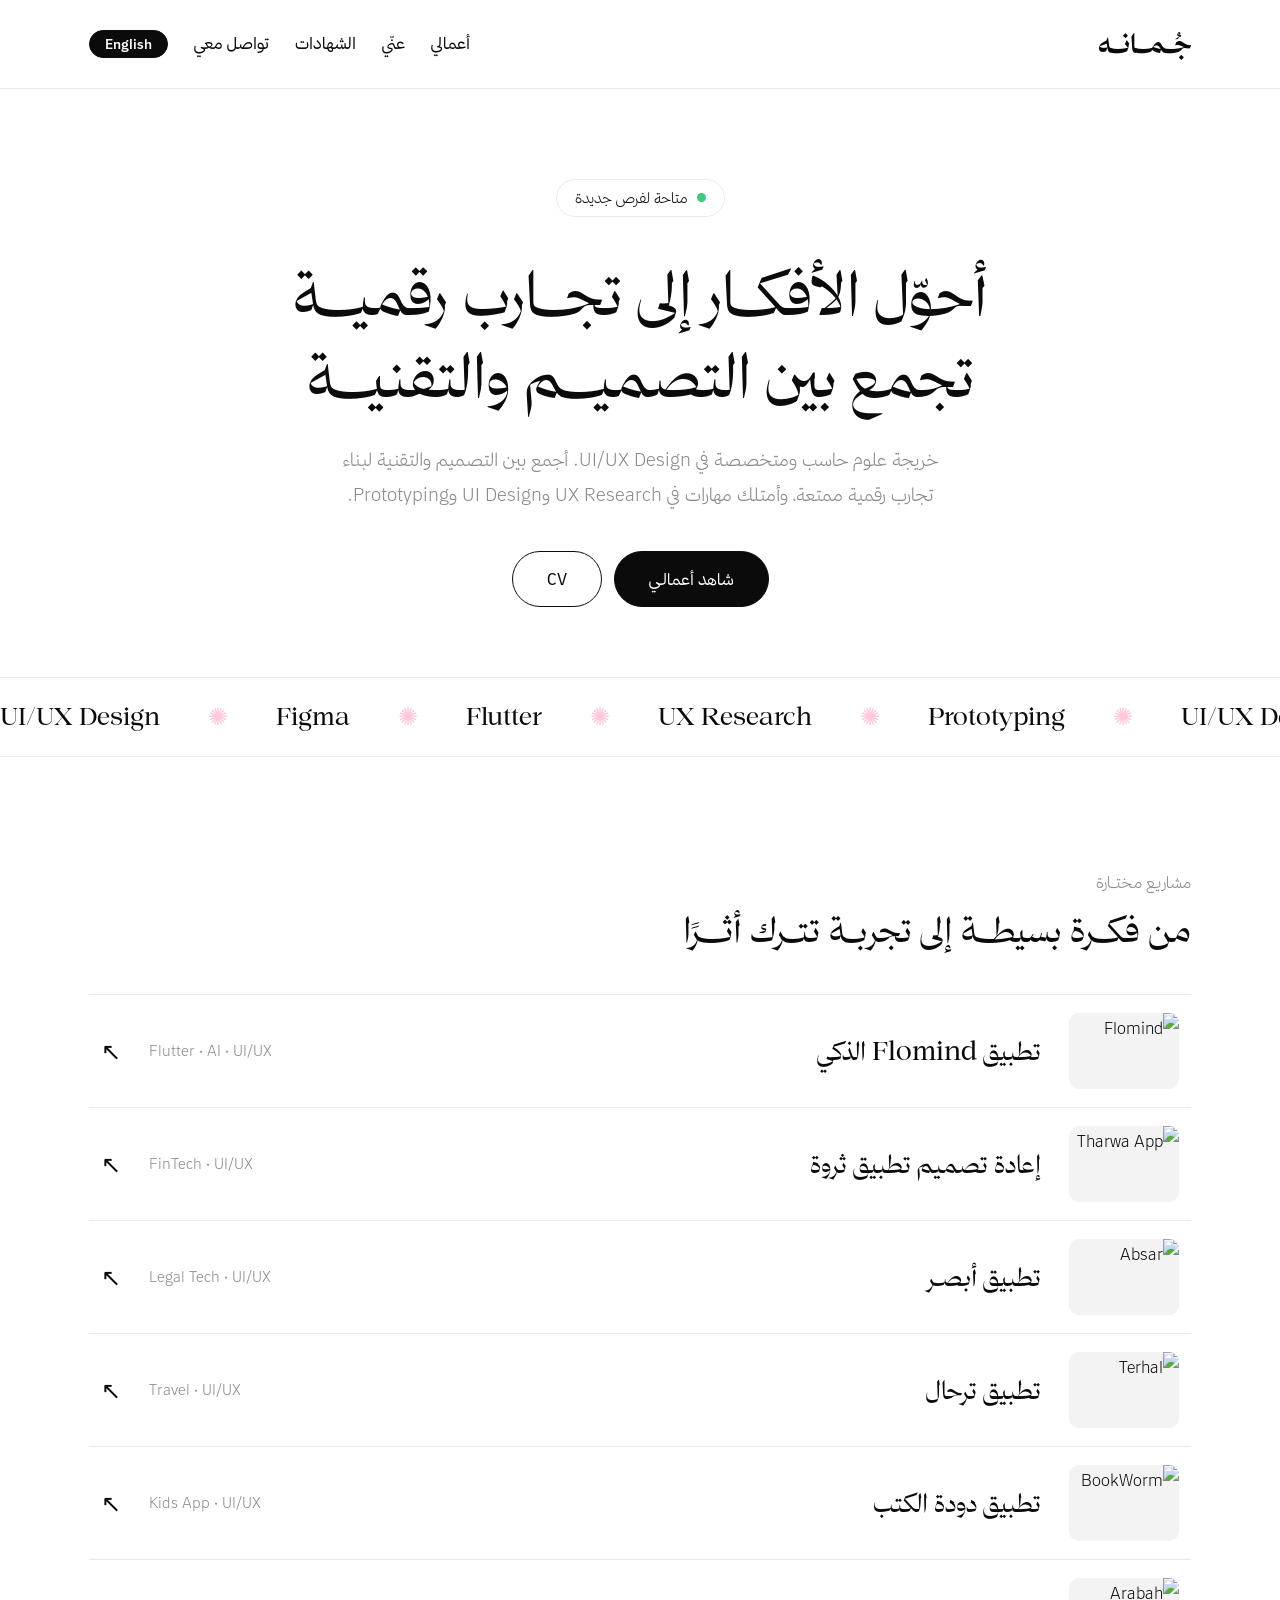
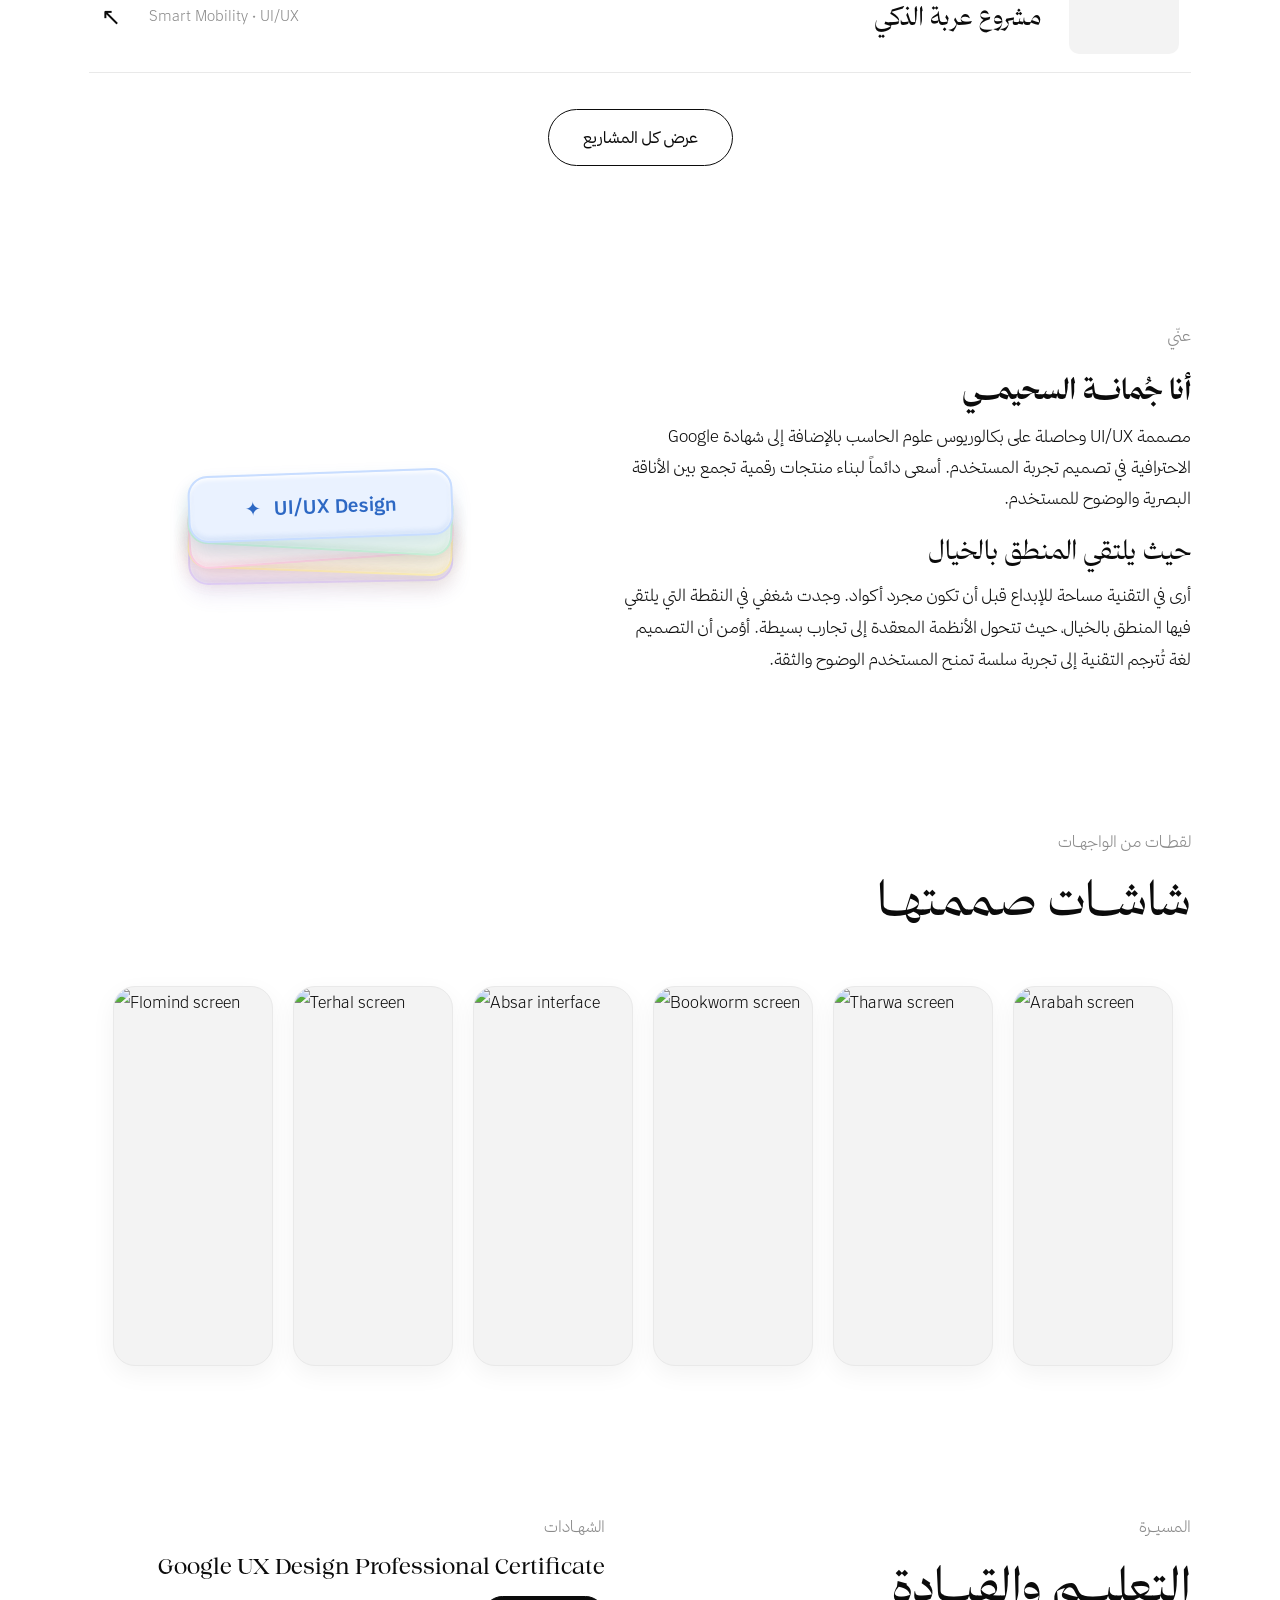
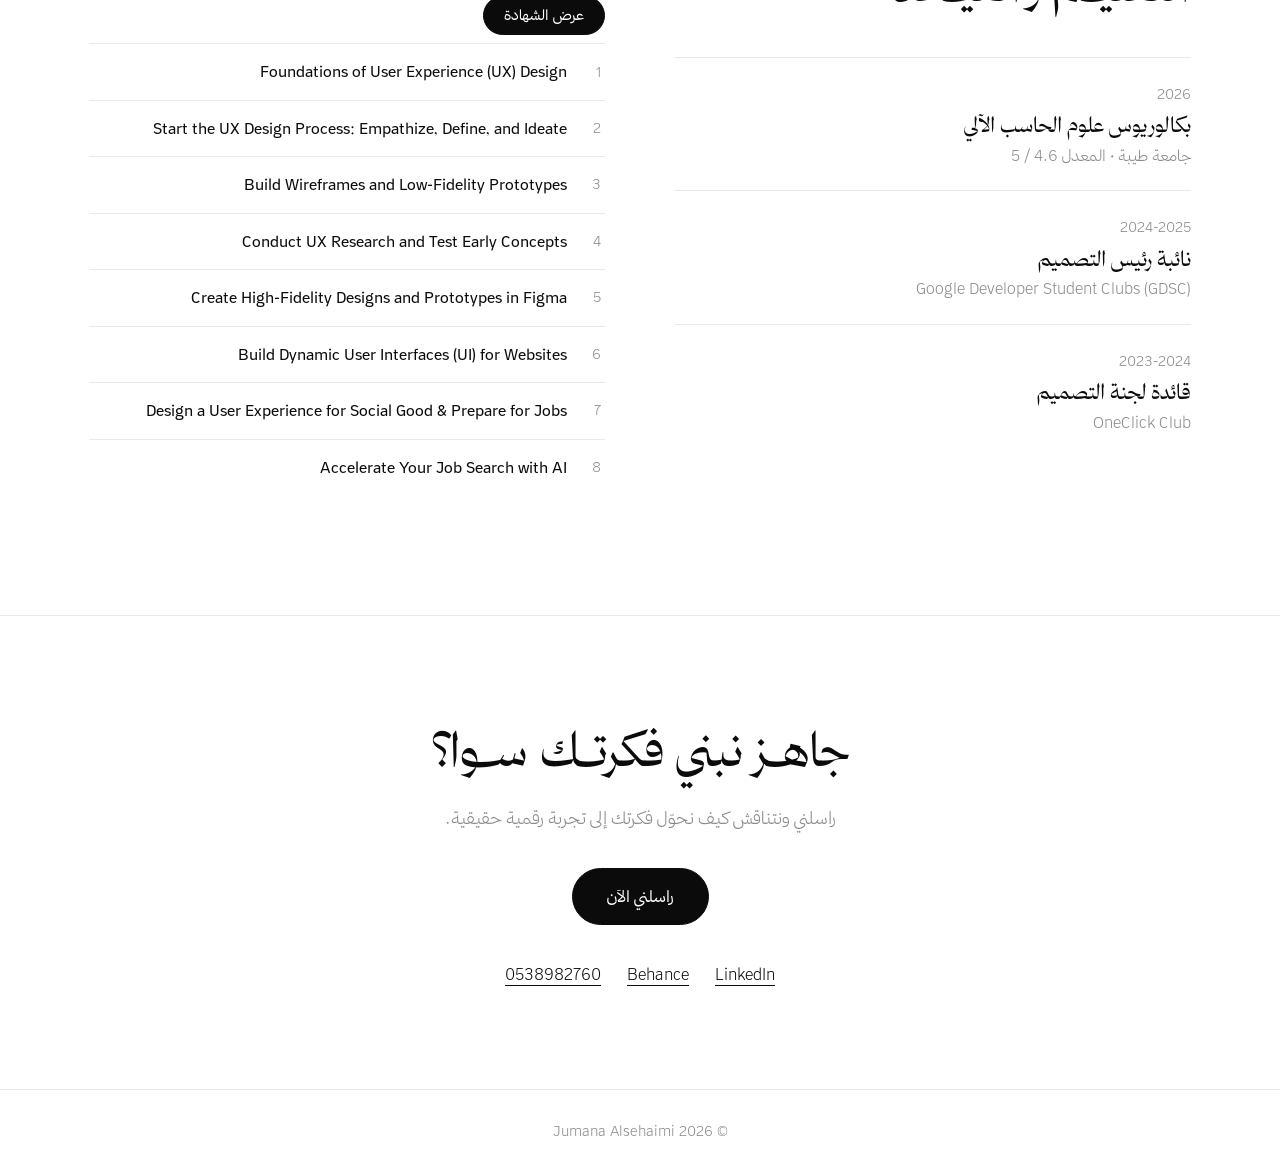
==== commit 1822eaec: "Update index.html" ====
--- a/index.html
+++ b/index.html
@@ -896,12 +896,15 @@
                 <h3 data-en="Flomind Study App" data-ar="تطبيق Flomind الذكي">تطبيق Flomind الذكي</h3>
                 <small>Flutter • AI • UI/UX</small><span class="go">↖</span>
             </a>
-            <a class="row" href="https://flomind-quiz.streamlit.app/" target="_blank">
-                <img src="https://ijn12hoh65.ufs.sh/f/gCdr8Ko1IyUJdYkK1OwPMjkAqm7hwgy0GbeuiID3oBStCnR2"
-                    alt="Flomind Quiz">
-                <h3 data-en="Flomind Quiz Maker" data-ar="مولد الكويزات الذكي">مولد الكويزات الذكي</h3>
-                <small>AI Engineering • OCR</small><span class="go">↖</span>
-            </a>
+            <a class="row" href="tharwa.html">
+    <img src="https://ijn12hoh65.ufs.sh/f/gCdr8Ko1IyUJQBKMfrpdOSxks8IPGu7qtcBp1FMDnCzaRj52"
+        alt="Tharwa App">
+    <h3 data-en="Tharwa App Redesign" data-ar="إعادة تصميم تطبيق ثروة">
+        إعادة تصميم تطبيق ثروة
+    </h3>
+    <small>FinTech • UI/UX</small>
+    <span class="go">↖</span>
+</a>
             <a class="row" href="abser.html">
                 <img src="https://ijn12hoh65.ufs.sh/f/gCdr8Ko1IyUJcSeriuCndRt2aZoIPNXw9hxDJrUSsy48BQ5q" alt="Absar">
                 <h3 data-en="Absar App" data-ar="تطبيق أبـصـر">تطبيق أبـصـر</h3>
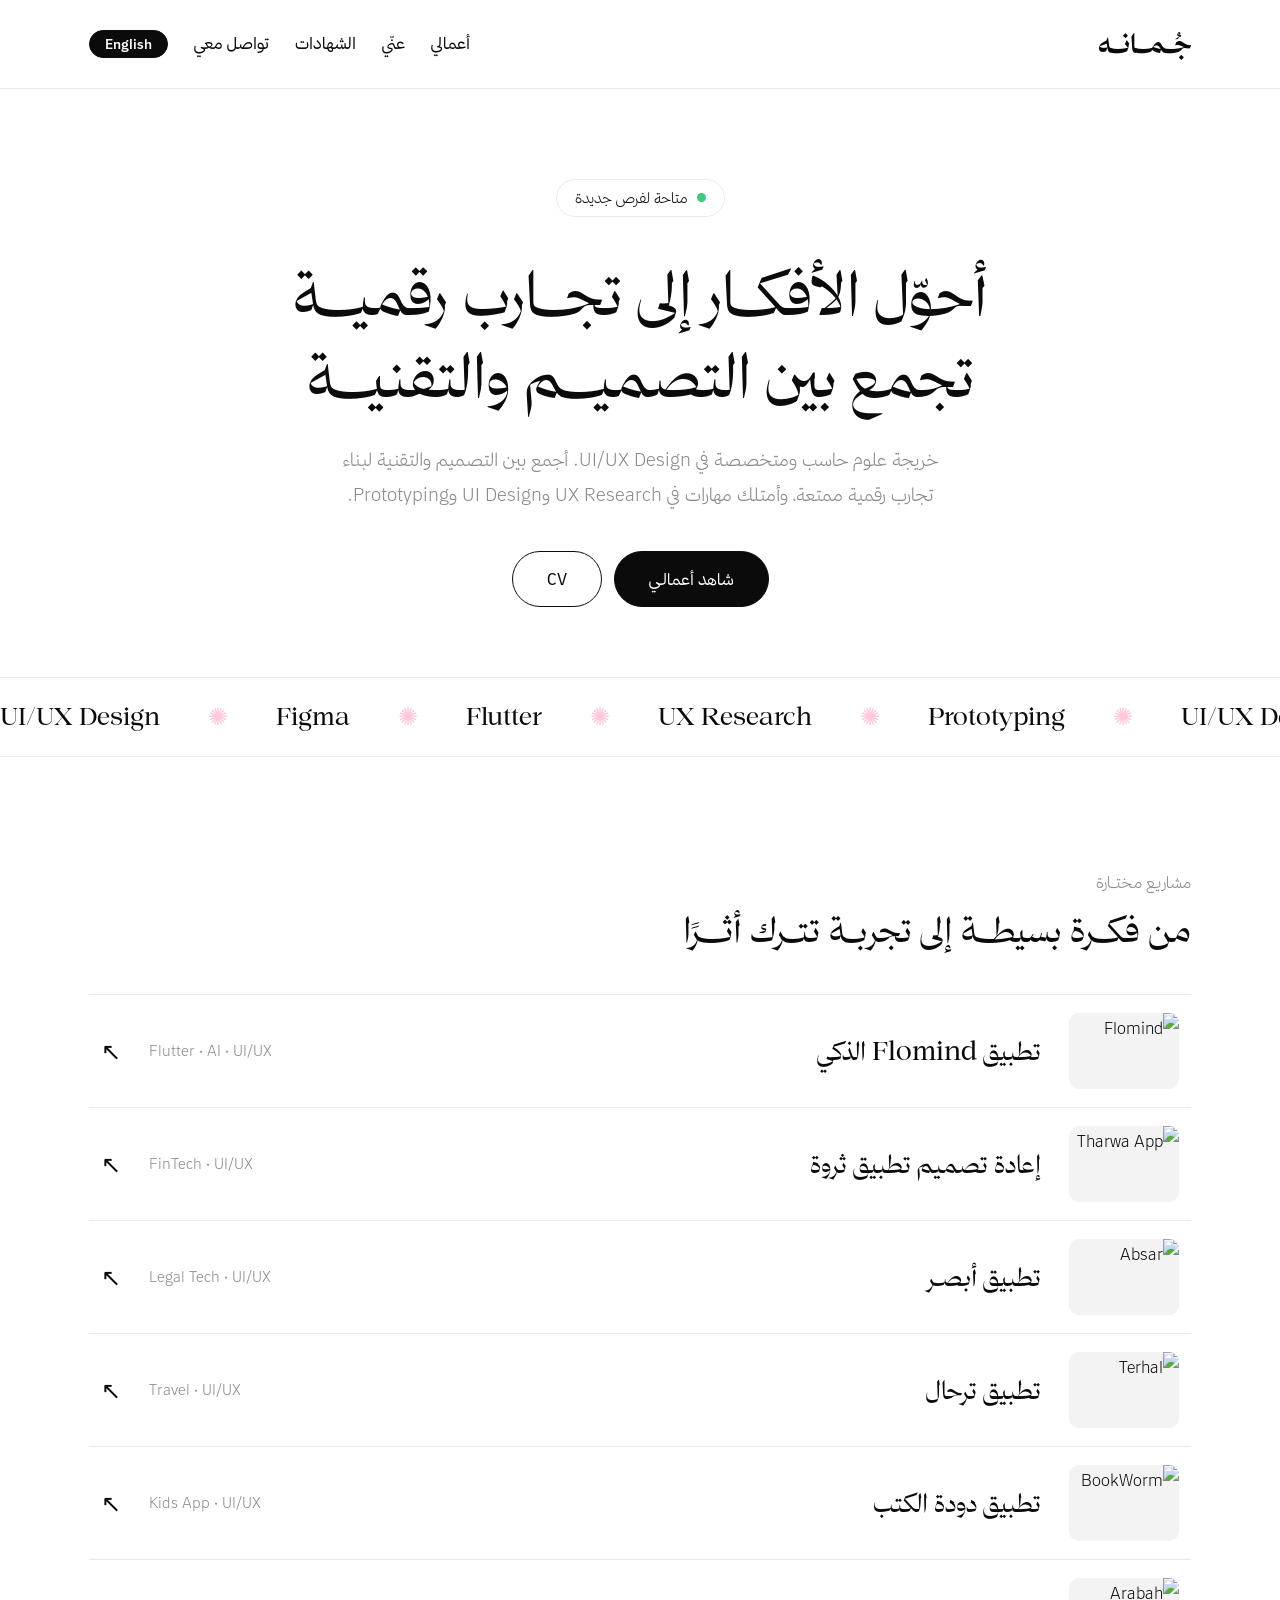
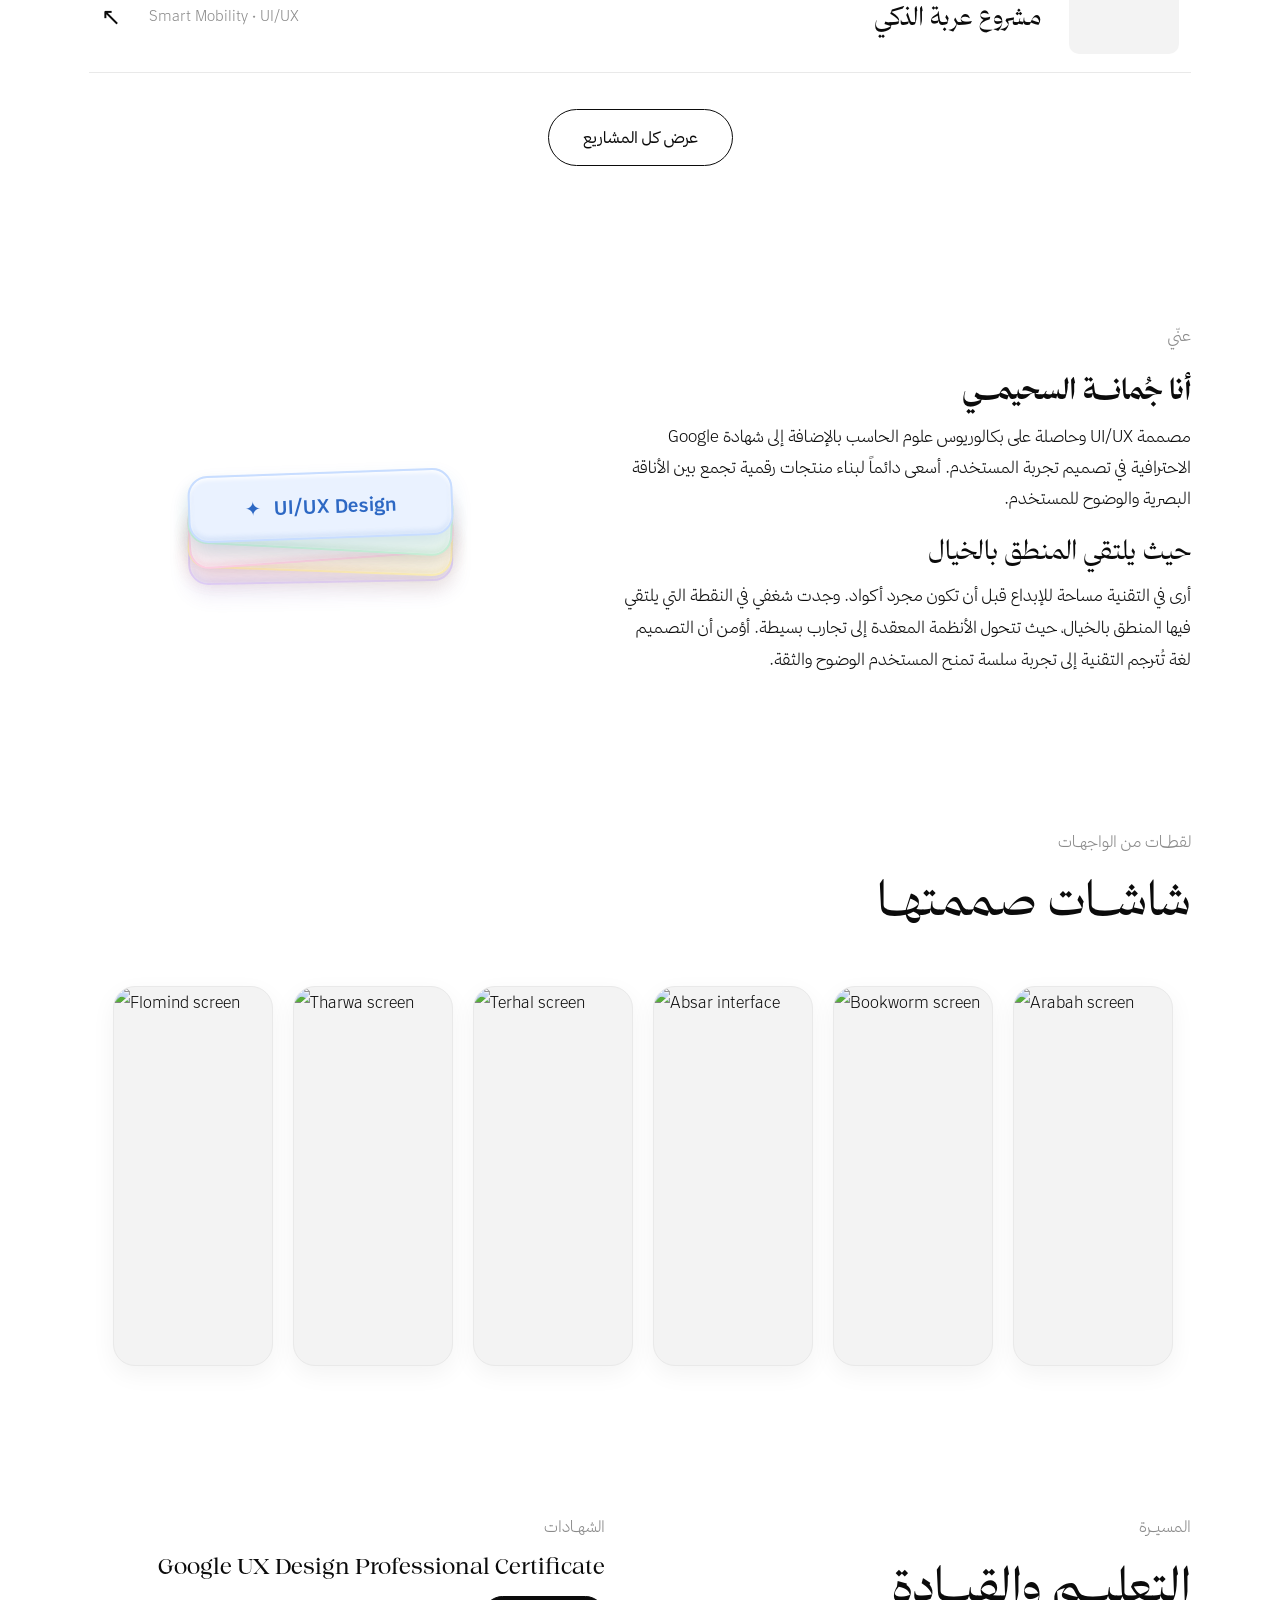
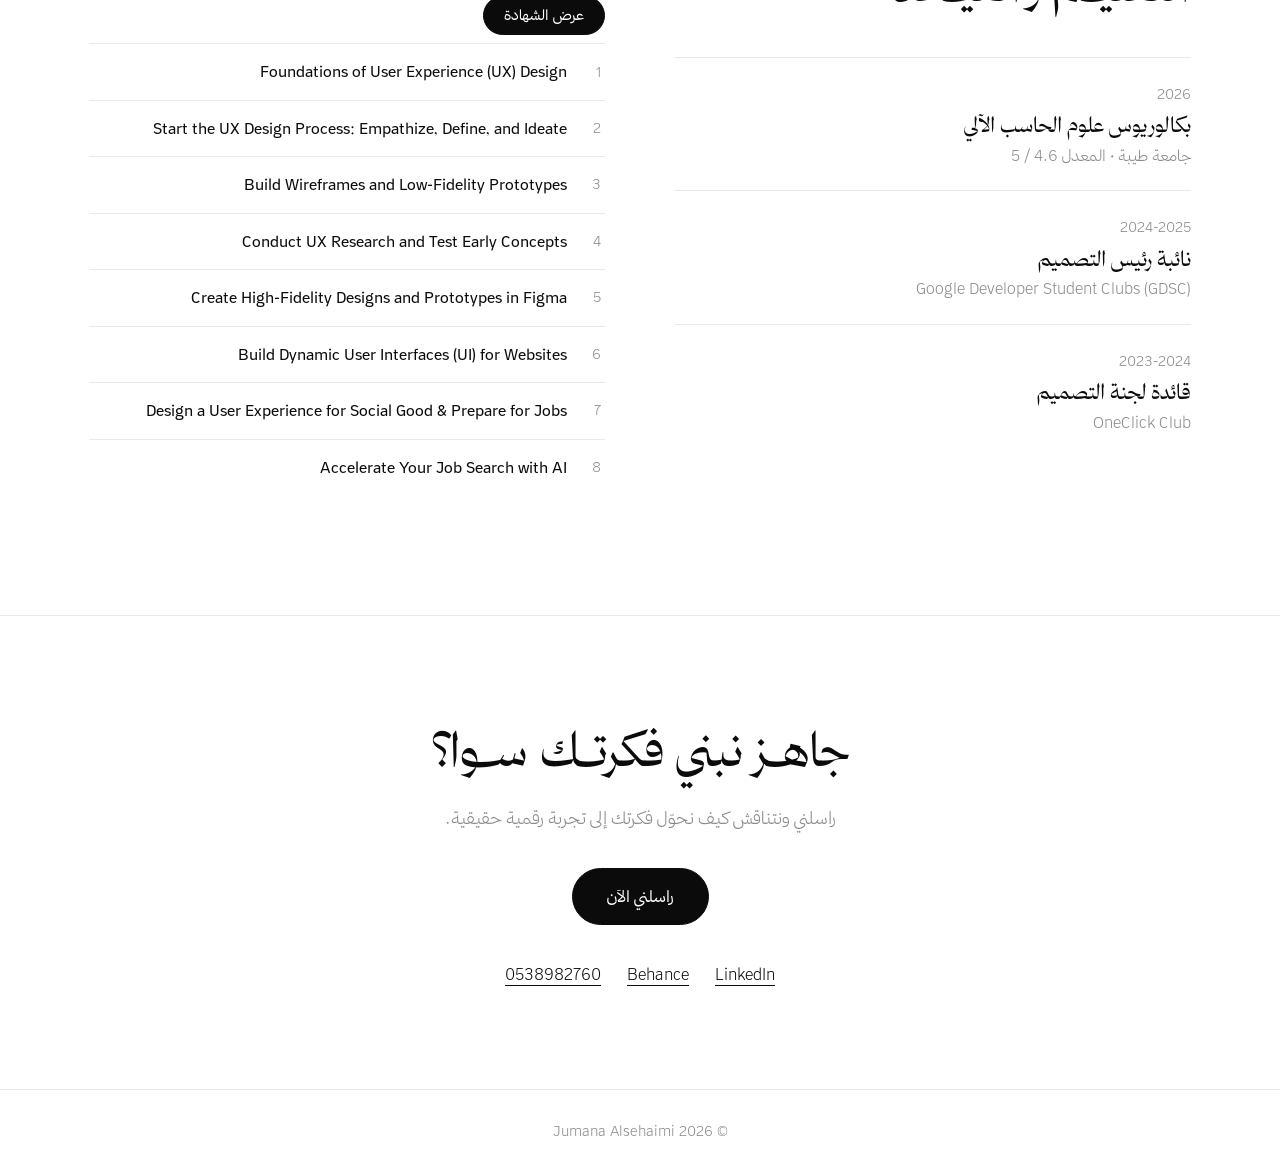
==== commit b9f6b949: "Change greeting from 'Hello' to 'Goodbye'" ====
--- a/index.html
+++ b/index.html
@@ -982,10 +982,10 @@
             <div class="screens-viewport">
                 <div class="screens-track">
                     <img src="https://ijn12hoh65.ufs.sh/f/gCdr8Ko1IyUJcU3dxgCndRt2aZoIPNXw9hxDJrUSsy48BQ5q" alt="Flomind screen">
+                    <img src="https://ijn12hoh65.ufs.sh/f/gCdr8Ko1IyUJq3tKI9zalK9jD6TgHM1vrGxtJcEBizbVhAOw" alt="Tharwa screen">
                     <img src="https://ijn12hoh65.ufs.sh/f/gCdr8Ko1IyUJLgSvrQ6at9zpB0PjOQoGxDuCkMNZbTsmKwUA" alt="Terhal screen">
                     <img src="https://ijn12hoh65.ufs.sh/f/gCdr8Ko1IyUJQGzfhApdOSxks8IPGu7qtcBp1FMDnCzaRj52" alt="Absar interface">
                     <img src="https://ijn12hoh65.ufs.sh/f/gCdr8Ko1IyUJsWfdxsqMoCXUtIqdO0aNxrlcBuem7kiwKzbZ" alt="Bookworm screen">
-                    <img src="https://ijn12hoh65.ufs.sh/f/gCdr8Ko1IyUJq3tKI9zalK9jD6TgHM1vrGxtJcEBizbVhAOw" alt="Tharwa screen">
                     <img src="https://ijn12hoh65.ufs.sh/f/gCdr8Ko1IyUJJn4JCnCQ3tpY1vTkMhzybRDInaWAeVNgjPSQ" alt="Arabah screen">
                 </div>
             </div>
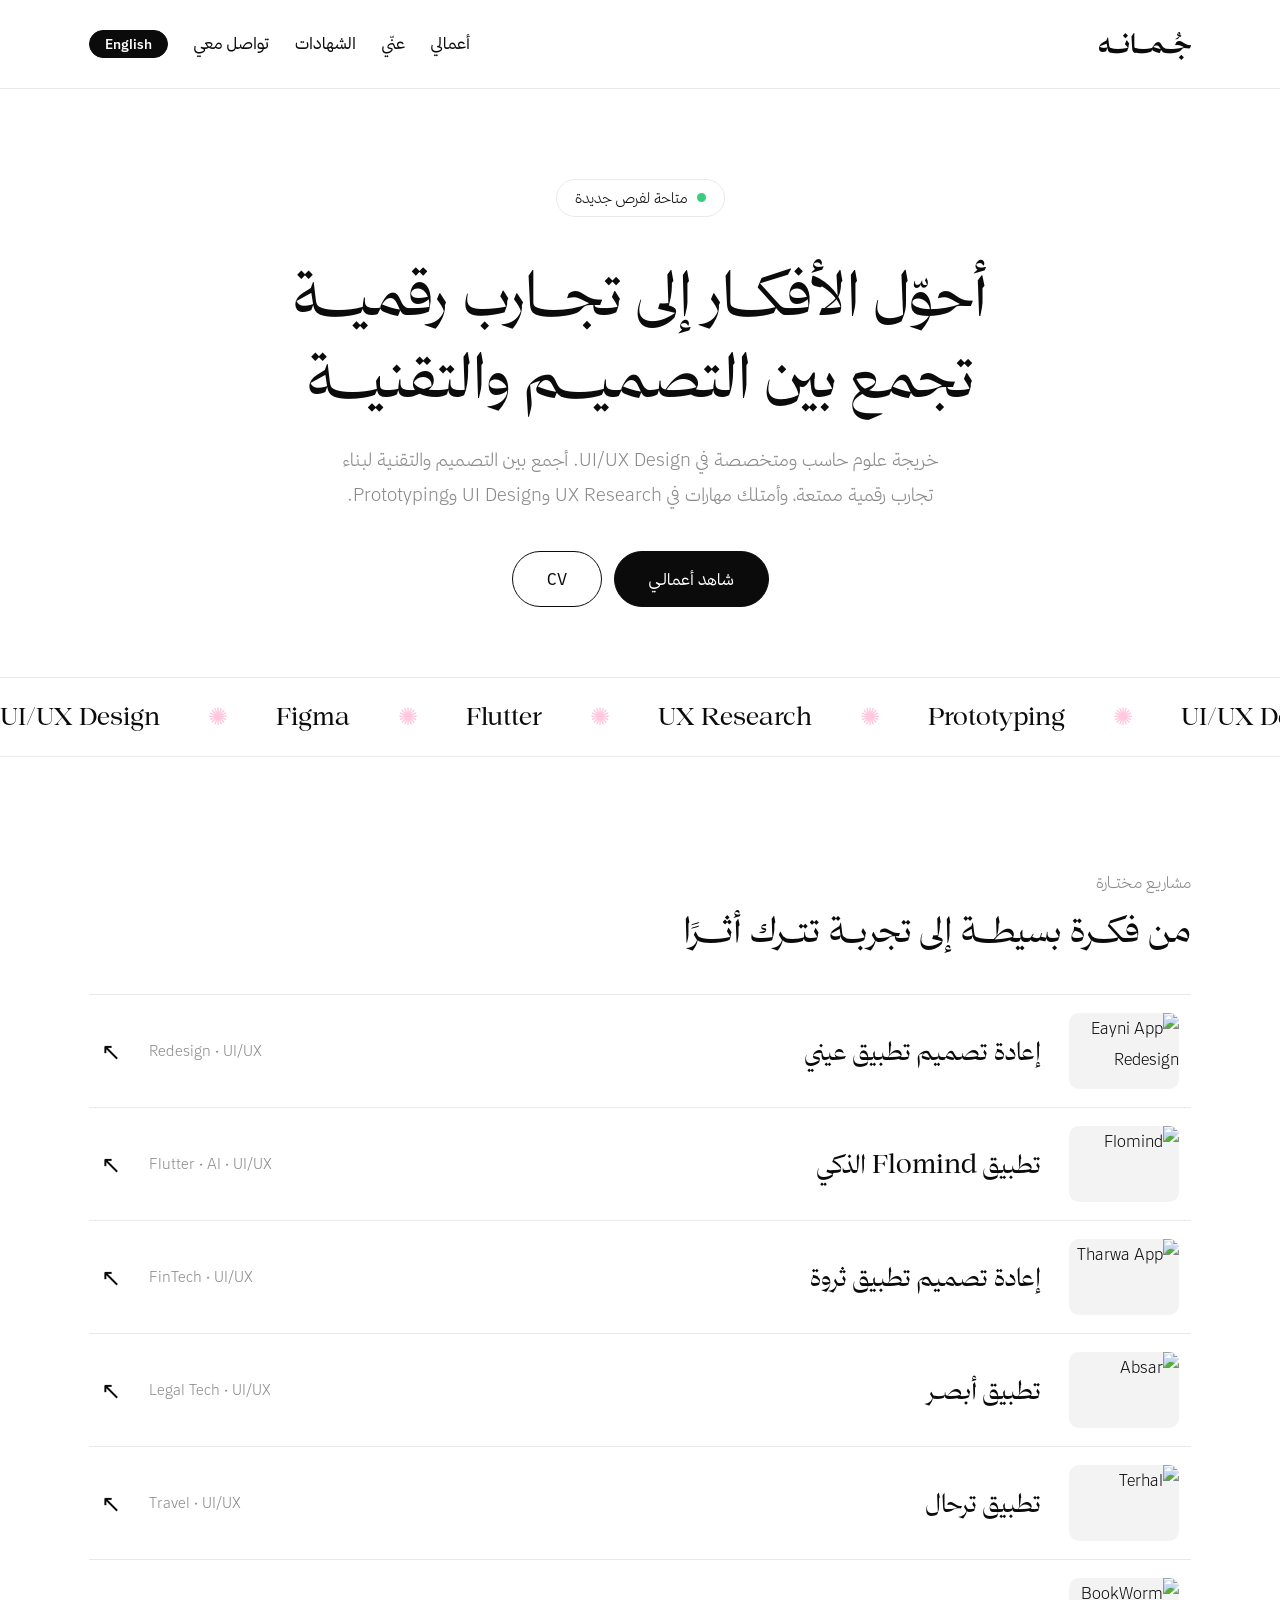
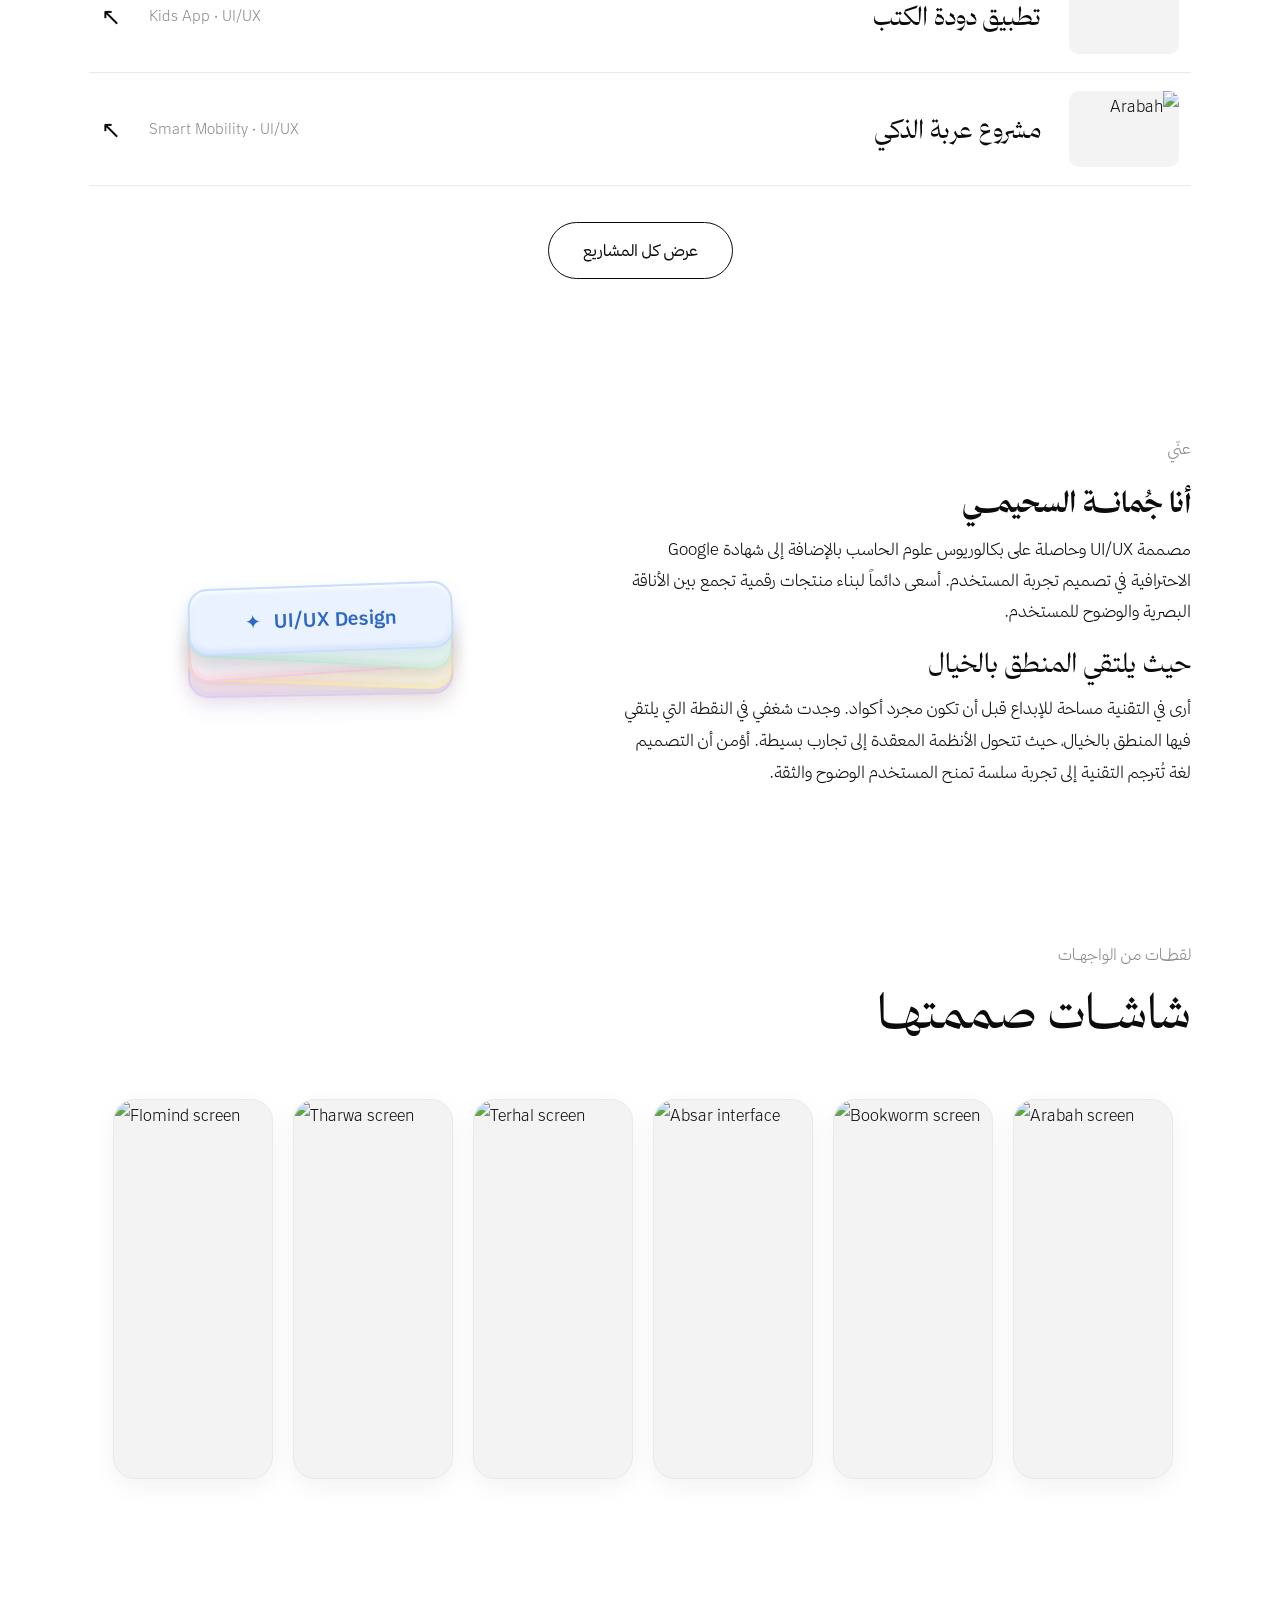
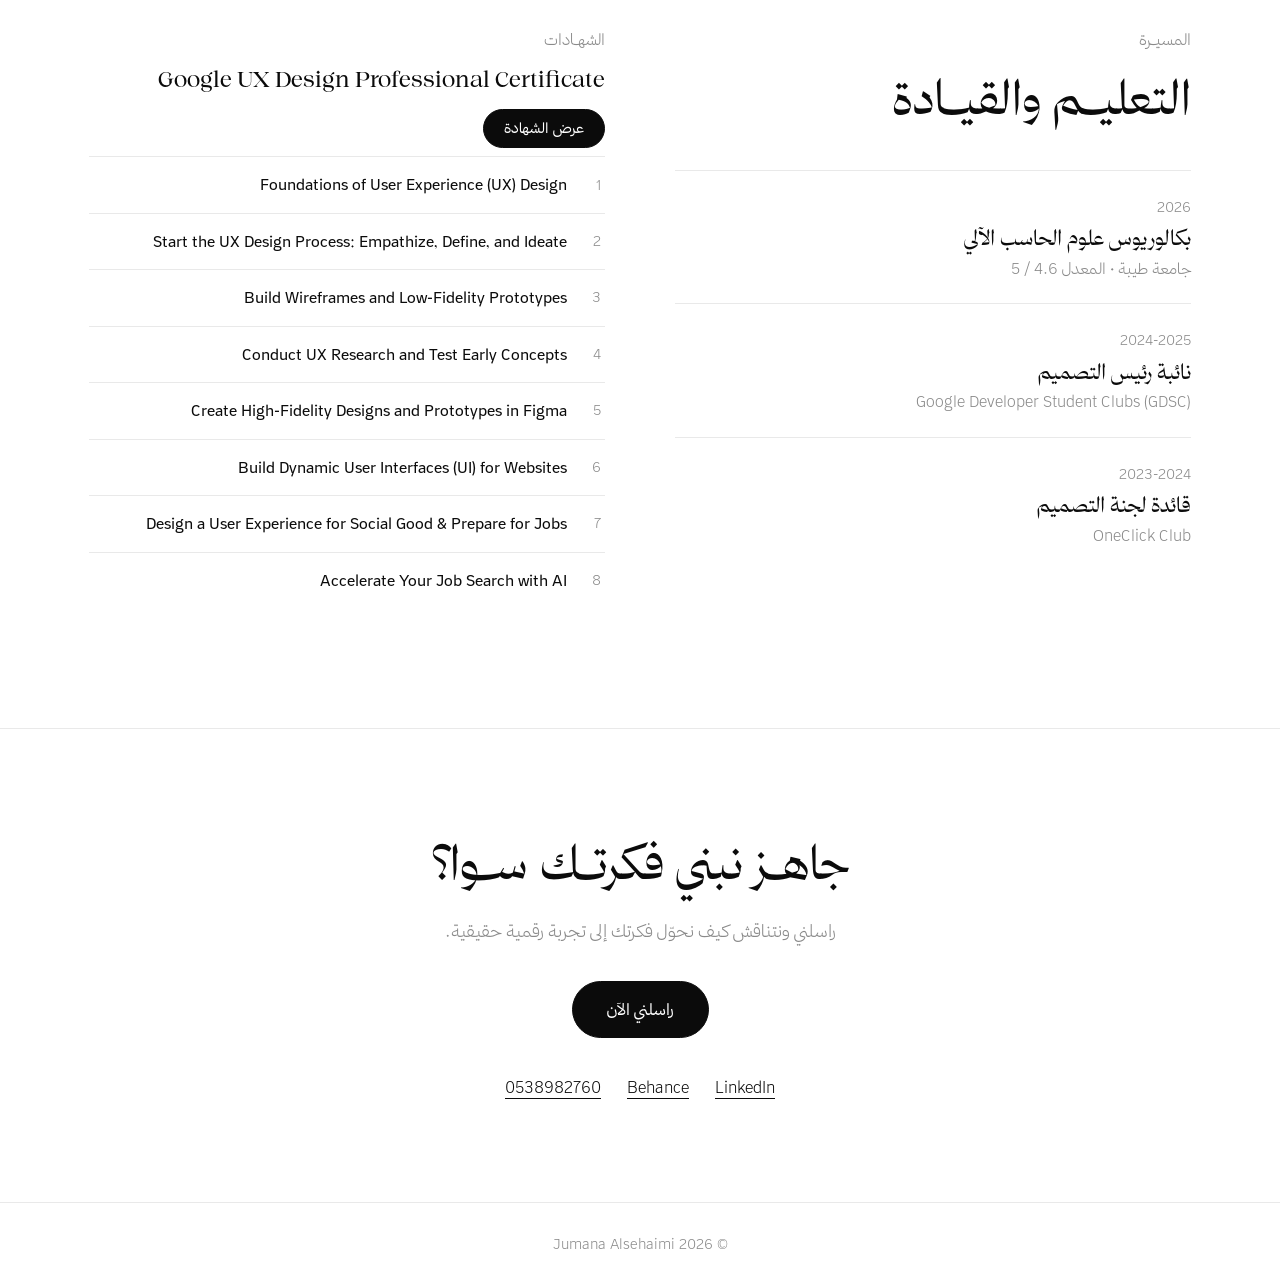
==== commit 372708bd: "Update index.html" ====
--- a/index.html
+++ b/index.html
@@ -5,6 +5,20 @@
     <meta charset="UTF-8">
     <meta name="viewport" content="width=device-width, initial-scale=1.0">
     <title>جمانة محمد | UI/UX Designer</title>
+
+    <!-- ===== Open Graph Meta Tags (لمعاينة الرابط في واتساب، تليجرام، وفيسبوك) ===== -->
+    <meta property="og:type" content="website" />
+    <meta property="og:url" content="https://ju01xm.github.io/jumana-portfolio" />
+    <meta property="og:title" content="جمانة محمد | UI/UX Designer" />
+    <meta property="og:description" content="أحـوّل الأفكار إلى تجـارب رقميـة تجمـع بين التصميـم والتقنيـة" />
+    <meta property="og:image" content="https://ijn12hoh65.ufs.sh/f/gCdr8Ko1IyUJcU3dxgCndRt2aZoIPNXw9hxDJrUSsy48BQ5q" />
+
+    <!-- ===== Twitter Card Meta Tags (لمعاينة الرابط في منصة X / تويتر) ===== -->
+    <meta name="twitter:card" content="summary_large_image" />
+    <meta name="twitter:url" content="https://ju01xm.github.io/jumana-portfolio" />
+    <meta name="twitter:title" content="جمانة محمد | UI/UX Designer" />
+    <meta name="twitter:description" content="أحـوّل الأفكار إلى تجـارب رقميـة تجمـع بين التصميـم والتقنيـة" />
+    <meta name="twitter:image" content="https://ijn12hoh65.ufs.sh/f/gCdr8Ko1IyUJcU3dxgCndRt2aZoIPNXw9hxDJrUSsy48BQ5q" />
 
     <!-- التحميل المسبق لخطوط ثمانية فقط لمنع الوميض والخطوط المؤقتة -->
     <link rel="preload" href="font/thmanyahserifdisplay-Regular.otf" as="font" type="font/otf" crossorigin>
@@ -891,20 +905,25 @@
                 data-ar="من فكــرة بسيطــة إلى تجربــة تتــرك أثــــرًا">من فكــرة بسيطــة إلى تجربــة تتــرك أثــــرًا
             </h2>
 
+            <a class="row" href="eayni.html">
+    <img src="https://ijn12hoh65.ufs.sh/f/gCdr8Ko1IyUJfj87ikTYgbmUW6ciojE9HS8MPfRu5X4IrnvD" alt="Eayni App Redesign">
+    <h3 data-en="Eayni App Redesign" data-ar="إعادة تصميم تطبيق عيني">إعادة تصميم تطبيق عيني</h3>
+    <small>Redesign • UI/UX</small><span class="go">↖</span>
+</a>
             <a class="row" href="flomind.html">
-                <img src="https://ijn12hoh65.ufs.sh/f/gCdr8Ko1IyUJamw8M4kXPIJ5uHrcU0ZMVSRbsBytFgwYviTq" alt="Flomind">
+                <img src="https://ijn12hoh65.ufs.sh/f/gCdr8Ko1IyUJcU3dxgCndRt2aZoIPNXw9hxDJrUSsy48BQ5q" alt="Flomind">
                 <h3 data-en="Flomind Study App" data-ar="تطبيق Flomind الذكي">تطبيق Flomind الذكي</h3>
                 <small>Flutter • AI • UI/UX</small><span class="go">↖</span>
             </a>
             <a class="row" href="tharwa.html">
-    <img src="https://ijn12hoh65.ufs.sh/f/gCdr8Ko1IyUJQBKMfrpdOSxks8IPGu7qtcBp1FMDnCzaRj52"
-        alt="Tharwa App">
-    <h3 data-en="Tharwa App Redesign" data-ar="إعادة تصميم تطبيق ثروة">
-        إعادة تصميم تطبيق ثروة
-    </h3>
-    <small>FinTech • UI/UX</small>
-    <span class="go">↖</span>
-</a>
+                <img src="https://ijn12hoh65.ufs.sh/f/gCdr8Ko1IyUJQBKMfrpdOSxks8IPGu7qtcBp1FMDnCzaRj52"
+                    alt="Tharwa App">
+                <h3 data-en="Tharwa App Redesign" data-ar="إعادة تصميم تطبيق ثروة">
+                    إعادة تصميم تطبيق ثروة
+                </h3>
+                <small>FinTech • UI/UX</small>
+                <span class="go">↖</span>
+            </a>
             <a class="row" href="abser.html">
                 <img src="https://ijn12hoh65.ufs.sh/f/gCdr8Ko1IyUJcSeriuCndRt2aZoIPNXw9hxDJrUSsy48BQ5q" alt="Absar">
                 <h3 data-en="Absar App" data-ar="تطبيق أبـصـر">تطبيق أبـصـر</h3>
